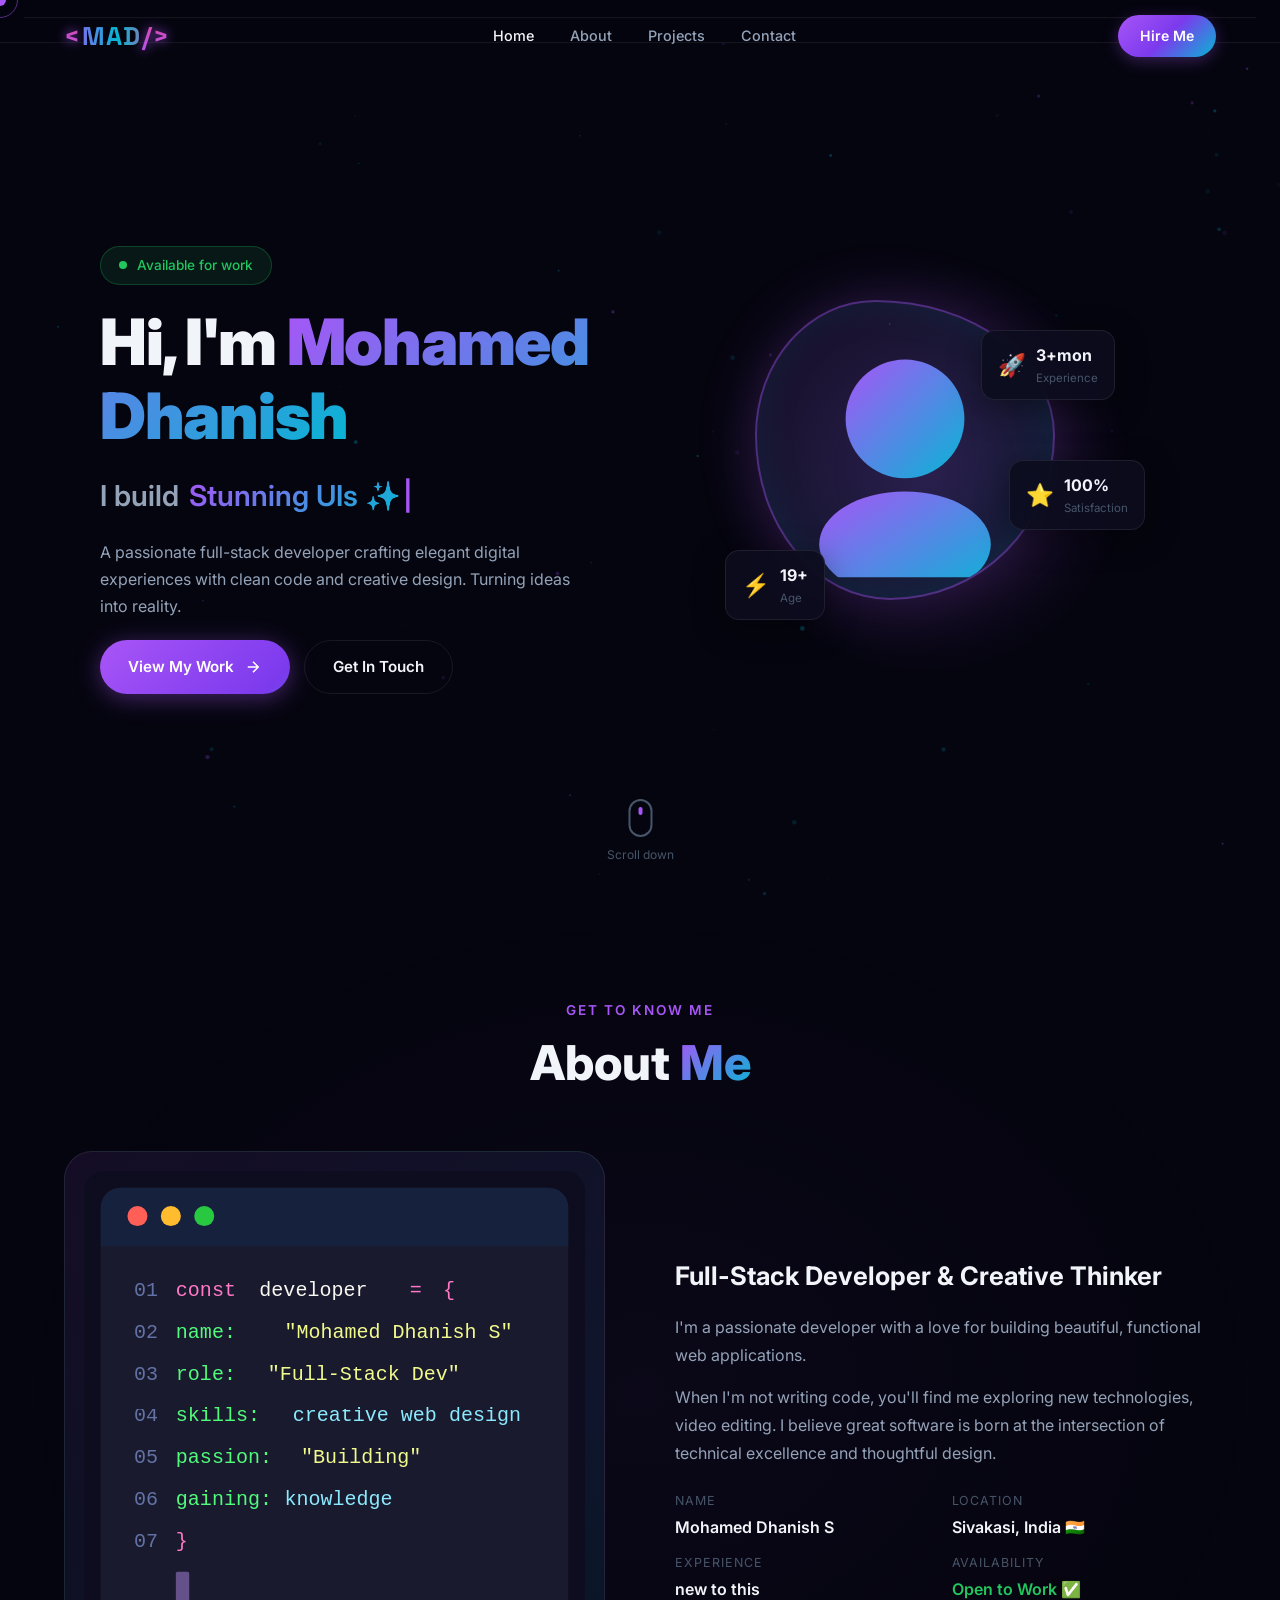
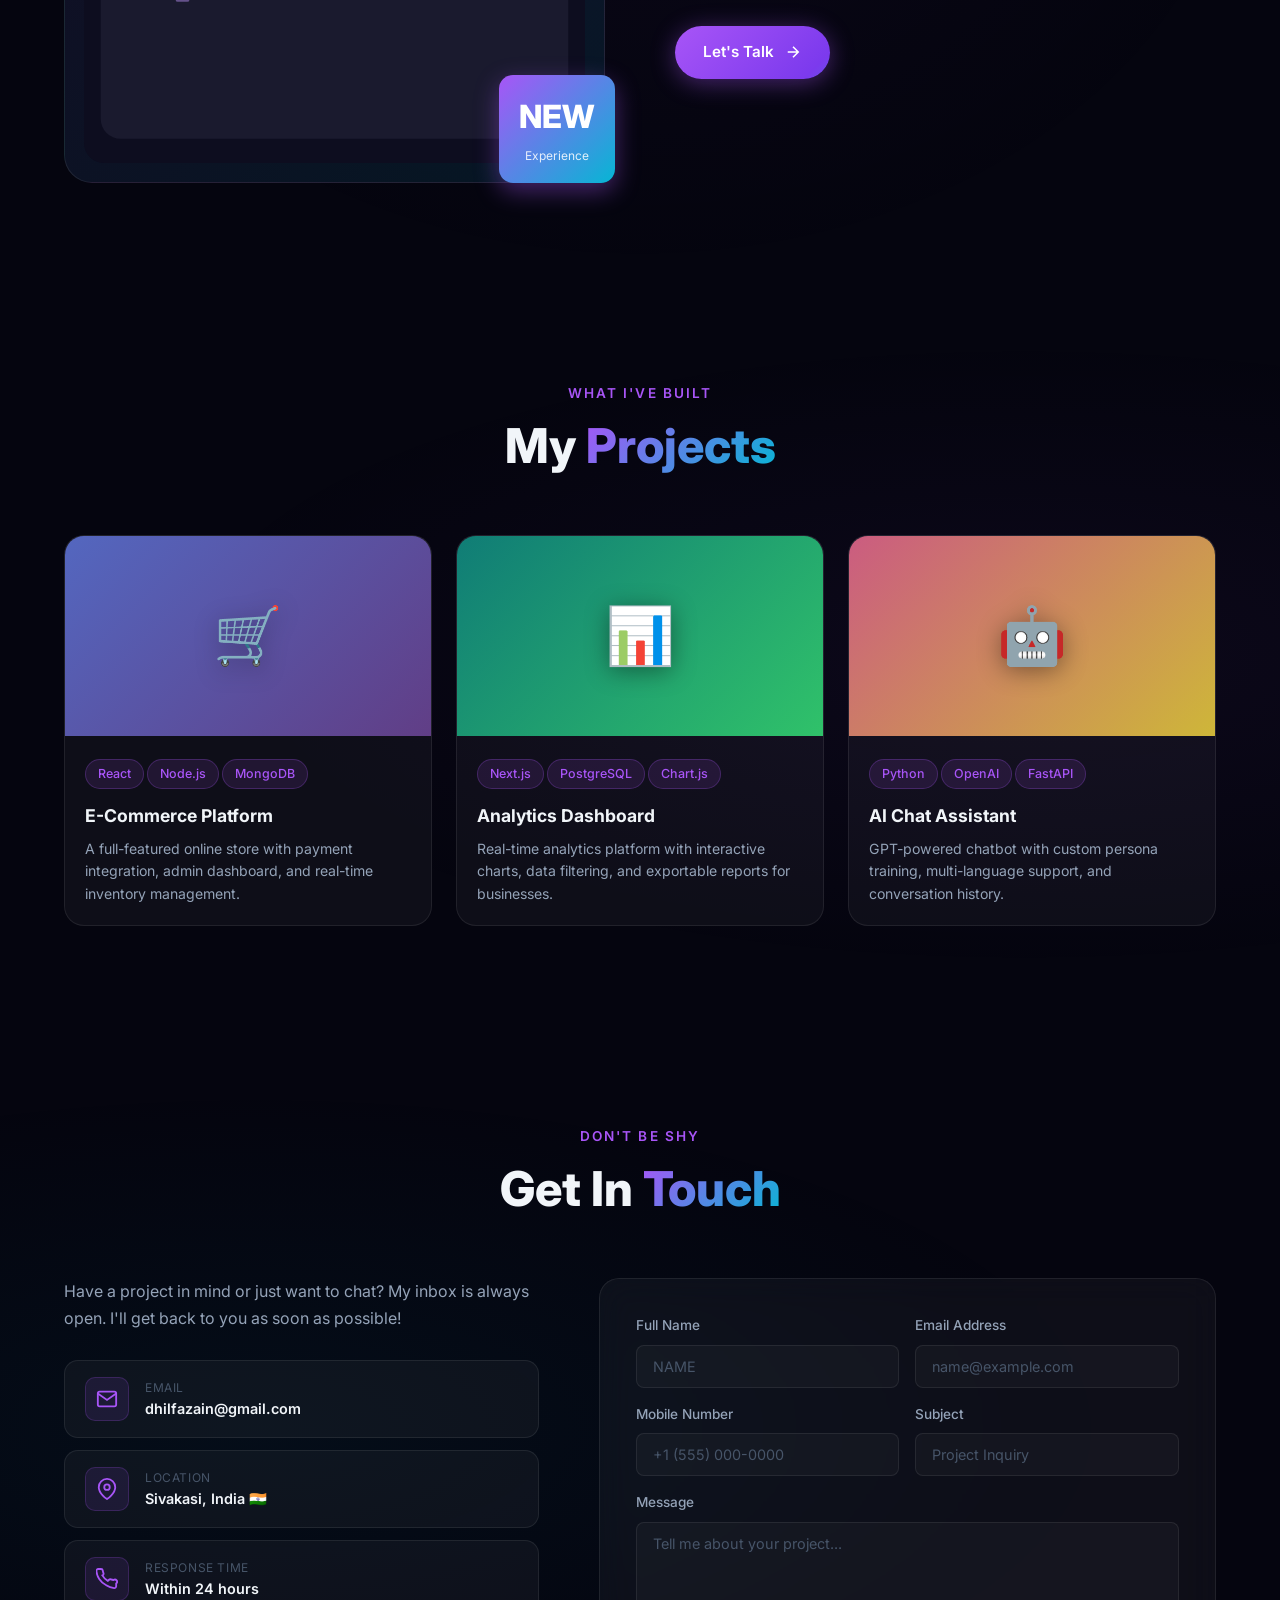
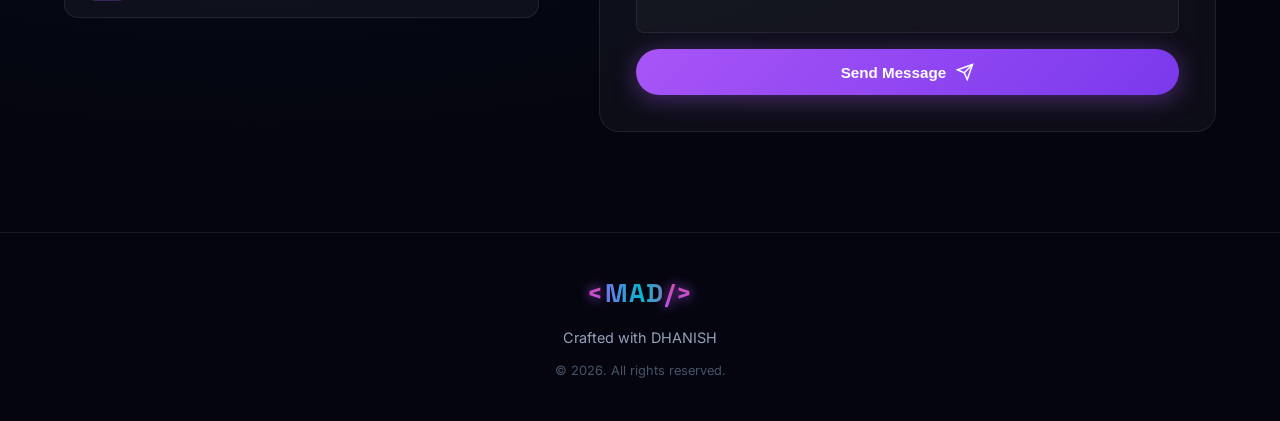
==== public/index.html @ caca747d "Move files to public directory for Vercel deployment" ====
<!DOCTYPE html>
<html lang="en">

<head>
  <meta charset="UTF-8" />
  <meta name="viewport" content="width=device-width, initial-scale=1.0" />
  <meta name="description"
    content="Mohamed S — Full-Stack Developer & Creative Designer. Explore my portfolio of projects, skills, and experience." />
  <title>Mohamed s| Portfolio</title>
  <link rel="preconnect" href="https://fonts.googleapis.com" />
  <link rel="preconnect" href="https://fonts.gstatic.com" crossorigin />
  <link
    href="https://fonts.googleapis.com/css2?family=Inter:wght@300;400;500;600;700;800;900&family=Space+Grotesk:wght@400;500;600;700&display=swap"
    rel="stylesheet" />
  <link rel="stylesheet" href="style.css" />
</head>

<body>

  <!-- Custom Cursor -->
  <div class="cursor" id="cursor"></div>
  <div class="cursor-follower" id="cursor-follower"></div>

  <!-- Particle Canvas -->
  <canvas id="particles-canvas"></canvas>

  <!-- ===== NAVIGATION ===== -->
  <nav class="navbar" id="navbar">
    <div class="nav-container">
      <a href="#home" class="nav-logo" id="nav-logo">
        <span class="logo-bracket">&lt;</span>MAD<span class="logo-bracket">/&gt;</span>
      </a>
      <ul class="nav-links" id="nav-links">
        <li><a href="#home" class="nav-link active" data-section="home">Home</a></li>
        <li><a href="#about" class="nav-link" data-section="about">About</a></li>

        <li><a href="#projects" class="nav-link" data-section="projects">Projects</a></li>

        <li><a href="#contact" class="nav-link" data-section="contact">Contact</a></li>
      </ul>
      <a href="#contact" class="nav-cta" id="nav-cta-btn">Hire Me</a>
      <button class="hamburger" id="hamburger" aria-label="Toggle menu">
        <span></span><span></span><span></span>
      </button>
    </div>
  </nav>

  <!-- Mobile Menu -->
  <div class="mobile-menu" id="mobile-menu">
    <ul>
      <li><a href="#home" class="mobile-link">Home</a></li>
      <li><a href="#about" class="mobile-link">About</a></li>

      <li><a href="#projects" class="mobile-link">Projects</a></li>

      <li><a href="#contact" class="mobile-link">Contact</a></li>
    </ul>
  </div>

  <!-- ===== HERO SECTION ===== -->
  <section class="hero" id="home">
    <div class="hero-content">
      <div class="hero-badge reveal-up">
        <span class="badge-dot"></span>
        Available for work
      </div>
      <h1 class="hero-title reveal-up">
        Hi, I'm <span class="gradient-text">Mohamed Dhanish</span>
      </h1>
      <div class="hero-subtitle reveal-up">
        <span>I build </span>
        <span class="typed-wrapper">
          <span class="typed-text" id="typed"></span>
          <span class="typed-cursor">|</span>
        </span>
      </div>
      <p class="hero-desc reveal-up">
        A passionate full-stack developer crafting elegant digital experiences with clean code and creative design.
        Turning ideas into reality.
      </p>
      <div class="hero-actions reveal-up">
        <a href="#projects" class="btn btn-primary" id="view-work-btn">
          <span>View My Work</span>
          <svg width="18" height="18" viewBox="0 0 24 24" fill="none" stroke="currentColor" stroke-width="2">
            <path d="M5 12h14M12 5l7 7-7 7" />
          </svg>
        </a>
        <a href="#contact" class="btn btn-outline" id="contact-hero-btn">
          <span>Get In Touch</span>
        </a>
      </div>
    </div>
    <div class="hero-visual">
      <div class="hero-avatar-wrapper reveal-right">
        <div class="avatar-glow"></div>
        <div class="hero-avatar" id="hero-avatar">
          <div class="avatar-inner">
            <svg viewBox="0 0 200 200" xmlns="http://www.w3.org/2000/svg" width="220" height="220">
              <circle cx="100" cy="80" r="45" fill="url(#avatarGrad)" />
              <ellipse cx="100" cy="175" rx="65" ry="40" fill="url(#avatarGrad)" />
              <defs>
                <linearGradient id="avatarGrad" x1="0%" y1="0%" x2="100%" y2="100%">
                  <stop offset="0%" style="stop-color:#a855f7" />
                  <stop offset="100%" style="stop-color:#06b6d4" />
                </linearGradient>
              </defs>
            </svg>
          </div>
        </div>
        <!-- Floating badges -->
        <div class="float-badge float-badge-1">
          <span class="fb-icon">⚡</span>
          <div>
            <div class="fb-num">19+</div>
            <div class="fb-label">Age</div>
          </div>
        </div>
        <div class="float-badge float-badge-2">
          <span class="fb-icon">🚀</span>
          <div>
            <div class="fb-num">3+mon</div>
            <div class="fb-label">Experience</div>
          </div>
        </div>
        <div class="float-badge float-badge-3">
          <span class="fb-icon">⭐</span>
          <div>
            <div class="fb-num">100%</div>
            <div class="fb-label">Satisfaction</div>
          </div>
        </div>
      </div>
    </div>
    <div class="scroll-indicator">
      <div class="scroll-mouse">
        <div class="scroll-wheel"></div>
      </div>
      <span>Scroll down</span>
    </div>
  </section>

  <!-- ===== ABOUT SECTION ===== -->
  <section class="about section" id="about">
    <div class="container">
      <div class="section-header">
        <p class="section-label reveal-up">Get to know me</p>
        <h2 class="section-title reveal-up">About <span class="gradient-text">Me</span></h2>
      </div>
      <div class="about-grid">
        <div class="about-image-col reveal-left">
          <div class="about-img-wrapper">
            <div class="about-img-bg"></div>
            <div class="about-img">
              <svg viewBox="0 0 300 350" xmlns="http://www.w3.org/2000/svg" width="100%">
                <!-- Code editor mockup -->
                <rect x="10" y="10" width="280" height="330" rx="12" fill="#1a1a2e" />
                <rect x="10" y="10" width="280" height="35" rx="12" fill="#16213e" />
                <rect x="10" y="35" width="280" height="10" fill="#16213e" />
                <circle cx="32" cy="27" r="6" fill="#ff5f57" />
                <circle cx="52" cy="27" r="6" fill="#febc2e" />
                <circle cx="72" cy="27" r="6" fill="#28c840" />
                <text x="30" y="75" fill="#6272a4" font-family="monospace" font-size="12">01</text>
                <text x="55" y="75" fill="#ff79c6" font-family="monospace" font-size="12">const</text>
                <text x="105" y="75" fill="#f8f8f2" font-family="monospace" font-size="12">developer</text>
                <text x="195" y="75" fill="#ff79c6" font-family="monospace" font-size="12">=</text>
                <text x="215" y="75" fill="#ff79c6" font-family="monospace" font-size="12">{</text>
                <text x="30" y="100" fill="#6272a4" font-family="monospace" font-size="12">02</text>
                <text x="55" y="100" fill="#50fa7b" font-family="monospace" font-size="12"> name:</text>
                <text x="120" y="100" fill="#f1fa8c" font-family="monospace" font-size="12">"Mohamed Dhanish S"</text>
                <text x="30" y="125" fill="#6272a4" font-family="monospace" font-size="12">03</text>
                <text x="55" y="125" fill="#50fa7b" font-family="monospace" font-size="12"> role:</text>
                <text x="110" y="125" fill="#f1fa8c" font-family="monospace" font-size="12">"Full-Stack Dev"</text>
                <text x="30" y="150" fill="#6272a4" font-family="monospace" font-size="12">04</text>
                <text x="55" y="150" fill="#50fa7b" font-family="monospace" font-size="12"> skills:</text>
                <text x="125" y="150" fill="#8be9fd" font-family="monospace" font-size="12">creative web design</text>
                <text x="30" y="175" fill="#6272a4" font-family="monospace" font-size="12">05</text>
                <text x="55" y="175" fill="#50fa7b" font-family="monospace" font-size="12"> passion:</text>
                <text x="130" y="175" fill="#f1fa8c" font-family="monospace" font-size="12">"Building"</text>
                <text x="30" y="200" fill="#6272a4" font-family="monospace" font-size="12">06</text>
                <text x="55" y="200" fill="#50fa7b" font-family="monospace" font-size="12"> gaining:</text>
                <text x="120" y="200" fill="#8be9fd" font-family="monospace" font-size="12">knowledge</text>
                <text x="30" y="225" fill="#6272a4" font-family="monospace" font-size="12">07</text>
                <text x="55" y="225" fill="#ff79c6" font-family="monospace" font-size="12">}</text>
                <rect x="55" y="240" width="8" height="18" rx="1" fill="#bd93f9" opacity="0.8">
                  <animate attributeName="opacity" values="0.8;0;0.8" dur="1s" repeatCount="indefinite" />
                </rect>
              </svg>
            </div>
            <div class="about-exp-badge">
              <span class="exp-num">NEW</span>
              <span class="exp-text">Experience</span>
            </div>
          </div>
        </div>
        <div class="about-text-col reveal-right">
          <h3 class="about-heading">Full-Stack Developer & Creative Thinker</h3>
          <p class="about-desc">
            I'm a passionate developer with a love for building beautiful, functional web applications.
          </p>
          <p class="about-desc">
            When I'm not writing code, you'll find me exploring new technologies, video editing. I believe great
            software is born at the intersection of technical excellence and
            thoughtful design.
          </p>
          <div class="about-info-grid">
            <div class="info-item">
              <span class="info-label">Name</span>
              <span class="info-value">Mohamed Dhanish S</span>
            </div>
            <div class="info-item">
              <span class="info-label">Location</span>
              <span class="info-value">Sivakasi, India 🇮🇳</span>
            </div>
            <div class="info-item">
              <span class="info-label">Experience</span>
              <span class="info-value">new to this</span>
            </div>
            <div class="info-item">
              <span class="info-label">Availability</span>
              <span class="info-value available">Open to Work ✅</span>
            </div>
          </div>

          <a href="#contact" class="btn btn-primary" id="about-contact-btn">
            <span>Let's Talk</span>
            <svg width="18" height="18" viewBox="0 0 24 24" fill="none" stroke="currentColor" stroke-width="2">
              <path d="M5 12h14M12 5l7 7-7 7" />
            </svg>
          </a>
        </div>
      </div>
      </di </div>
    </div>
    </div>
    </div>
  </section>

  <!-- ===== PROJECTS SECTION ===== -->
  <section class="projects section" id="projects">
    <div class="container">
      <div class="section-header">
        <p class="section-label reveal-up">What I've built</p>
        <h2 class="section-title reveal-up">My <span class="gradient-text">Projects</span></h2>
      </div>

      <div class="projects-grid" id="projects-grid">
        <div class="project-card reveal-up" data-category="web" id="proj-1">
          <div class="project-img">
            <div class="project-img-bg" style="background: linear-gradient(135deg, #667eea, #764ba2);"></div>
            <div class="project-overlay">
              <a href="#" class="project-link-btn" aria-label="View Project">
                <svg width="20" height="20" viewBox="0 0 24 24" fill="none" stroke="currentColor" stroke-width="2">
                  <path d="M18 13v6a2 2 0 01-2 2H5a2 2 0 01-2-2V8a2 2 0 012-2h6" />
                  <polyline points="15 3 21 3 21 9" />
                  <line x1="10" y1="14" x2="21" y2="3" />
                </svg>
              </a>
              <a href="#" class="project-link-btn" aria-label="GitHub">
                <svg width="20" height="20" viewBox="0 0 24 24" fill="currentColor">
                  <path
                    d="M12 0C5.37 0 0 5.37 0 12c0 5.31 3.435 9.795 8.205 11.385.6.105.825-.255.825-.57 0-.285-.015-1.23-.015-2.235-3.015.555-3.795-.735-4.035-1.41-.135-.345-.72-1.41-1.23-1.695-.42-.225-1.02-.78-.015-.795.945-.015 1.62.87 1.845 1.23 1.08 1.815 2.805 1.305 3.495.99.105-.78.42-1.305.765-1.605-2.67-.3-5.46-1.335-5.46-5.925 0-1.305.465-2.385 1.23-3.225-.12-.3-.54-1.53.12-3.18 0 0 1.005-.315 3.3 1.23.96-.27 1.98-.405 3-.405s2.04.135 3 .405c2.295-1.56 3.3-1.23 3.3-1.23.66 1.65.24 2.88.12 3.18.765.84 1.23 1.905 1.23 3.225 0 4.605-2.805 5.625-5.475 5.925.435.375.81 1.095.81 2.22 0 1.605-.015 2.895-.015 3.3 0 .315.225.69.825.57A12.02 12.02 0 0024 12c0-6.63-5.37-12-12-12z" />
                </svg>
              </a>
            </div>
            <div class="project-icon-display">🛒</div>
          </div>
          <div class="project-info">
            <div class="project-tags">
              <span class="tag">React</span><span class="tag">Node.js</span><span class="tag">MongoDB</span>
            </div>
            <h3 class="project-title">E-Commerce Platform</h3>
            <p class="project-desc">A full-featured online store with payment integration, admin dashboard, and
              real-time inventory management.</p>
          </div>
        </div>

        <div class="project-card reveal-up" data-category="web" id="proj-2">
          <div class="project-img">
            <div class="project-img-bg" style="background: linear-gradient(135deg, #11998e, #38ef7d);"></div>
            <div class="project-overlay">
              <a href="#" class="project-link-btn" aria-label="View Project">
                <svg width="20" height="20" viewBox="0 0 24 24" fill="none" stroke="currentColor" stroke-width="2">
                  <path d="M18 13v6a2 2 0 01-2 2H5a2 2 0 01-2-2V8a2 2 0 012-2h6" />
                  <polyline points="15 3 21 3 21 9" />
                  <line x1="10" y1="14" x2="21" y2="3" />
                </svg>
              </a>
              <a href="#" class="project-link-btn" aria-label="GitHub">
                <svg width="20" height="20" viewBox="0 0 24 24" fill="currentColor">
                  <path
                    d="M12 0C5.37 0 0 5.37 0 12c0 5.31 3.435 9.795 8.205 11.385.6.105.825-.255.825-.57 0-.285-.015-1.23-.015-2.235-3.015.555-3.795-.735-4.035-1.41-.135-.345-.72-1.41-1.23-1.695-.42-.225-1.02-.78-.015-.795.945-.015 1.62.87 1.845 1.23 1.08 1.815 2.805 1.305 3.495.99.105-.78.42-1.305.765-1.605-2.67-.3-5.46-1.335-5.46-5.925 0-1.305.465-2.385 1.23-3.225-.12-.3-.54-1.53.12-3.18 0 0 1.005-.315 3.3 1.23.96-.27 1.98-.405 3-.405s2.04.135 3 .405c2.295-1.56 3.3-1.23 3.3-1.23.66 1.65.24 2.88.12 3.18.765.84 1.23 1.905 1.23 3.225 0 4.605-2.805 5.625-5.475 5.925.435.375.81 1.095.81 2.22 0 1.605-.015 2.895-.015 3.3 0 .315.225.69.825.57A12.02 12.02 0 0024 12c0-6.63-5.37-12-12-12z" />
                </svg>
              </a>
            </div>
            <div class="project-icon-display">📊</div>
          </div>
          <div class="project-info">
            <div class="project-tags">
              <span class="tag">Next.js</span><span class="tag">PostgreSQL</span><span class="tag">Chart.js</span>
            </div>
            <h3 class="project-title">Analytics Dashboard</h3>
            <p class="project-desc">Real-time analytics platform with interactive charts, data filtering, and exportable
              reports for businesses.</p>
          </div>
        </div>





        <div class="project-card reveal-up" data-category="web" id="proj-5">
          <div class="project-img">
            <div class="project-img-bg" style="background: linear-gradient(135deg, #fa709a, #fee140);"></div>
            <div class="project-overlay">
              <a href="#" class="project-link-btn" aria-label="View Project">
                <svg width="20" height="20" viewBox="0 0 24 24" fill="none" stroke="currentColor" stroke-width="2">
                  <path d="M18 13v6a2 2 0 01-2 2H5a2 2 0 01-2-2V8a2 2 0 012-2h6" />
                  <polyline points="15 3 21 3 21 9" />
                  <line x1="10" y1="14" x2="21" y2="3" />
                </svg>
              </a>
              <a href="#" class="project-link-btn" aria-label="GitHub">
                <svg width="20" height="20" viewBox="0 0 24 24" fill="currentColor">
                  <path
                    d="M12 0C5.37 0 0 5.37 0 12c0 5.31 3.435 9.795 8.205 11.385.6.105.825-.255.825-.57 0-.285-.015-1.23-.015-2.235-3.015.555-3.795-.735-4.035-1.41-.135-.345-.72-1.41-1.23-1.695-.42-.225-1.02-.78-.015-.795.945-.015 1.62.87 1.845 1.23 1.08 1.815 2.805 1.305 3.495.99.105-.78.42-1.305.765-1.605-2.67-.3-5.46-1.335-5.46-5.925 0-1.305.465-2.385 1.23-3.225-.12-.3-.54-1.53.12-3.18 0 0 1.005-.315 3.3 1.23.96-.27 1.98-.405 3-.405s2.04.135 3 .405c2.295-1.56 3.3-1.23 3.3-1.23.66 1.65.24 2.88.12 3.18.765.84 1.23 1.905 1.23 3.225 0 4.605-2.805 5.625-5.475 5.925.435.375.81 1.095.81 2.22 0 1.605-.015 2.895-.015 3.3 0 .315.225.69.825.57A12.02 12.02 0 0024 12c0-6.63-5.37-12-12-12z" />
                </svg>
              </a>
            </div>
            <div class="project-icon-display">🤖</div>
          </div>
          <div class="project-info">
            <div class="project-tags">
              <span class="tag">Python</span><span class="tag">OpenAI</span><span class="tag">FastAPI</span>
            </div>
            <h3 class="project-title">AI Chat Assistant</h3>
            <p class="project-desc">GPT-powered chatbot with custom persona training, multi-language support, and
              conversation history.</p>
          </div>
        </div>


      </div>
    </div>
  </section>


  <!-- ===== CONTACT SECTION ===== -->
  <section class="contact section" id="contact">
    <div class="container">
      <div class="section-header">
        <p class="section-label reveal-up">Don't be shy</p>
        <h2 class="section-title reveal-up">Get In <span class="gradient-text">Touch</span></h2>
      </div>
      <div class="contact-grid">
        <div class="contact-info reveal-left">
          <p class="contact-intro">Have a project in mind or just want to chat? My inbox is always open. I'll get back
            to you as soon as possible!</p>
          <div class="contact-cards">
            <div class="contact-card" id="contact-email-card">
              <div class="cc-icon">
                <svg width="22" height="22" viewBox="0 0 24 24" fill="none" stroke="currentColor" stroke-width="2">
                  <path d="M4 4h16c1.1 0 2 .9 2 2v12c0 1.1-.9 2-2 2H4c-1.1 0-2-.9-2-2V6c0-1.1.9-2 2-2z" />
                  <polyline points="22,6 12,13 2,6" />
                </svg>
              </div>
              <div>
                <div class="cc-label">Email</div>
                <div class="cc-value">dhilfazain@gmail.com</div>
              </div>
            </div>
            <div class="contact-card" id="contact-location-card">
              <div class="cc-icon">
                <svg width="22" height="22" viewBox="0 0 24 24" fill="none" stroke="currentColor" stroke-width="2">
                  <path d="M21 10c0 7-9 13-9 13s-9-6-9-13a9 9 0 0118 0z" />
                  <circle cx="12" cy="10" r="3" />
                </svg>
              </div>
              <div>
                <div class="cc-label">Location</div>
                <div class="cc-value">Sivakasi, India 🇮🇳</div>
              </div>
            </div>
            <div class="contact-card" id="contact-phone-card">
              <div class="cc-icon">
                <svg width="22" height="22" viewBox="0 0 24 24" fill="none" stroke="currentColor" stroke-width="2">
                  <path
                    d="M22 16.92v3a2 2 0 01-2.18 2 19.79 19.79 0 01-8.63-3.07A19.5 19.5 0 013.52 12 19.79 19.79 0 01.43 3.24a2 2 0 012-2.18h3a2 2 0 012 1.72c.127.96.361 1.903.7 2.81a2 2 0 01-.45 2.11L6.91 8.09a16 16 0 006 6l1.27-1.27a2 2 0 012.11-.45c.907.339 1.85.573 2.81.7A2 2 0 0122 16.92z" />
                </svg>
              </div>
              <div>
                <div class="cc-label">Response Time</div>
                <div class="cc-value">Within 24 hours</div>
              </div>
            </div>
          </div>

        </div>
        <div class="contact-form-wrapper reveal-right">
          <form class="contact-form glass-card" id="contact-form" novalidate>
            <div class="form-row">
              <div class="form-group">
                <label for="cf-name">Full Name</label>
                <input type="text" id="cf-name" name="name" placeholder="NAME" required />
              </div>
              <div class="form-group">
                <label for="cf-email">Email Address</label>
                <input type="email" id="cf-email" name="email" placeholder="name@example.com" required />
              </div>
            </div>
            <div class="form-row">
              <div class="form-group">
                <label for="cf-phone">Mobile Number</label>
                <input type="tel" id="cf-phone" name="phone" placeholder="+1 (555) 000-0000" />
              </div>
              <div class="form-group">
                <label for="cf-subject">Subject</label>
                <input type="text" id="cf-subject" name="subject" placeholder="Project Inquiry" />
              </div>
            </div>
            <div class="form-group">
              <label for="cf-message">Message</label>
              <textarea id="cf-message" name="message" rows="5" placeholder="Tell me about your project..."
                required></textarea>
            </div>
            <button type="submit" class="btn btn-primary btn-full" id="form-submit-btn">
              <span>Send Message</span>
              <svg width="18" height="18" viewBox="0 0 24 24" fill="none" stroke="currentColor" stroke-width="2">
                <line x1="22" y1="2" x2="11" y2="13" />
                <polygon points="22 2 15 22 11 13 2 9 22 2" />
              </svg>
            </button>
            <div class="form-success" id="form-success">
              <span>✅ Message sent successfully! I'll get back to you soon.</span>
            </div>
          </form>
        </div>
      </div>
    </div>
  </section>

  <!-- ===== FOOTER ===== -->
  <footer class="footer">
    <div class="container">
      <div class="footer-content">
        <a href="#home" class="nav-logo">
          <span class="logo-bracket">&lt;</span>MAD<span class="logo-bracket">/&gt;</span>
        </a>
        <p class="footer-text">Crafted with DHANISH</p>
        <p class="footer-copy">© 2026. All rights reserved.</p>
      </div>
    </div>
  </footer>

  <!-- Back to top -->
  <button class="back-to-top" id="back-to-top" aria-label="Back to top">
    <svg width="20" height="20" viewBox="0 0 24 24" fill="none" stroke="currentColor" stroke-width="2.5">
      <path d="M18 15l-6-6-6 6" />
    </svg>
  </button>

  <script src="script.js"></script>
</body>

</html>
---- public/style.css ----
/* ===== CSS RESET & ROOT VARIABLES ===== */
*, *::before, *::after {
  margin: 0;
  padding: 0;
  box-sizing: border-box;
}

:root {
  --bg-primary: #05050f;
  --bg-secondary: #0d0d1f;
  --bg-card: rgba(255, 255, 255, 0.04);
  --bg-card-hover: rgba(255, 255, 255, 0.07);

  --accent-purple: #a855f7;
  --accent-cyan: #06b6d4;
  --accent-pink: #ec4899;

  --grad-primary: linear-gradient(135deg, #a855f7, #06b6d4);
  --grad-btn: linear-gradient(135deg, #a855f7 0%, #7c3aed 50%, #06b6d4 100%);

  --text-primary: #f1f5f9;
  --text-secondary: #94a3b8;
  --text-muted: #475569;

  --border-color: rgba(255, 255, 255, 0.08);
  --border-glow: rgba(168, 85, 247, 0.3);

  --shadow-glow: 0 0 60px rgba(168, 85, 247, 0.15);
  --shadow-card: 0 8px 32px rgba(0, 0, 0, 0.4);

  --nav-height: 72px;
  --section-pad: 100px;
  --container-max: 1200px;

  --transition: 0.3s cubic-bezier(0.4, 0, 0.2, 1);
  --transition-slow: 0.6s cubic-bezier(0.4, 0, 0.2, 1);

  --radius-sm: 8px;
  --radius-md: 14px;
  --radius-lg: 20px;
  --radius-xl: 28px;
}

html {
  scroll-behavior: smooth;
  scroll-padding-top: var(--nav-height);
}

body {
  font-family: 'Inter', 'Space Grotesk', -apple-system, sans-serif;
  background: var(--bg-primary);
  color: var(--text-primary);
  line-height: 1.6;
  overflow-x: hidden;
  cursor: none;
}

/* ===== SCROLLBAR ===== */
::-webkit-scrollbar { width: 6px; }
::-webkit-scrollbar-track { background: var(--bg-primary); }
::-webkit-scrollbar-thumb { background: var(--accent-purple); border-radius: 3px; }

/* ===== PARTICLES CANVAS ===== */
#particles-canvas {
  position: fixed;
  top: 0; left: 0;
  width: 100%; height: 100%;
  pointer-events: none;
  z-index: 0;
  opacity: 0.5;
}

/* ===== CUSTOM CURSOR ===== */
.cursor {
  width: 12px; height: 12px;
  background: var(--accent-purple);
  border-radius: 50%;
  position: fixed;
  pointer-events: none;
  z-index: 9999;
  transform: translate(-50%, -50%);
  transition: width 0.2s, height 0.2s, background 0.2s;
  mix-blend-mode: screen;
}
.cursor-follower {
  width: 36px; height: 36px;
  border: 1.5px solid rgba(168, 85, 247, 0.5);
  border-radius: 50%;
  position: fixed;
  pointer-events: none;
  z-index: 9998;
  transform: translate(-50%, -50%);
  transition: transform 0.12s ease, width 0.3s, height 0.3s, border-color 0.3s;
}
body:has(a:hover, button:hover) .cursor { width: 20px; height: 20px; background: var(--accent-cyan); }
body:has(a:hover, button:hover) .cursor-follower { width: 52px; height: 52px; border-color: var(--accent-cyan); }

/* ===== UTILITY CLASSES ===== */
.container {
  max-width: var(--container-max);
  margin: 0 auto;
  padding: 0 24px;
}

.gradient-text {
  background: var(--grad-primary);
  -webkit-background-clip: text;
  -webkit-text-fill-color: transparent;
  background-clip: text;
}

.glass-card {
  background: var(--bg-card);
  backdrop-filter: blur(16px);
  -webkit-backdrop-filter: blur(16px);
  border: 1px solid var(--border-color);
  border-radius: var(--radius-lg);
}

.section {
  padding: var(--section-pad) 0;
  position: relative;
  z-index: 1;
}

.section-header {
  text-align: center;
  margin-bottom: 60px;
}

.section-label {
  font-size: 0.85rem;
  font-weight: 600;
  letter-spacing: 0.15em;
  text-transform: uppercase;
  color: var(--accent-purple);
  margin-bottom: 12px;
}

.section-title {
  font-size: clamp(2rem, 4vw, 3rem);
  font-weight: 800;
  line-height: 1.2;
  color: var(--text-primary);
}

/* ===== BUTTONS ===== */
.btn {
  display: inline-flex;
  align-items: center;
  gap: 10px;
  padding: 14px 28px;
  border-radius: 50px;
  font-size: 0.95rem;
  font-weight: 600;
  text-decoration: none;
  border: none;
  cursor: pointer;
  transition: var(--transition);
  position: relative;
  overflow: hidden;
}

.btn::after {
  content: '';
  position: absolute;
  inset: 0;
  background: rgba(255,255,255,0.1);
  opacity: 0;
  transition: opacity 0.2s;
}
.btn:hover::after { opacity: 1; }

.btn-primary {
  background: var(--grad-btn);
  background-size: 200% 100%;
  color: #fff;
  box-shadow: 0 4px 24px rgba(168, 85, 247, 0.4);
}
.btn-primary:hover {
  transform: translateY(-2px);
  box-shadow: 0 8px 32px rgba(168, 85, 247, 0.55);
  background-position: 100% 0;
}

.btn-outline {
  background: transparent;
  color: var(--text-primary);
  border: 1.5px solid var(--border-color);
}
.btn-outline:hover {
  border-color: var(--accent-purple);
  color: var(--accent-purple);
  transform: translateY(-2px);
  box-shadow: 0 0 20px rgba(168, 85, 247, 0.2);
}

.btn-full { width: 100%; justify-content: center; }

/* Tags */
.tag {
  display: inline-block;
  padding: 4px 12px;
  background: rgba(168, 85, 247, 0.12);
  border: 1px solid rgba(168, 85, 247, 0.25);
  border-radius: 20px;
  font-size: 0.78rem;
  font-weight: 500;
  color: var(--accent-purple);
  margin: 3px 3px 3px 0;
}

/* ===== REVEAL ANIMATIONS ===== */
.reveal-up, .reveal-left, .reveal-right {
  opacity: 0;
  transition: opacity 0.7s ease, transform 0.7s ease;
}
.reveal-up { transform: translateY(40px); }
.reveal-left { transform: translateX(-40px); }
.reveal-right { transform: translateX(40px); }
.reveal-up.visible, .reveal-left.visible, .reveal-right.visible {
  opacity: 1;
  transform: translate(0);
}

/* ===== NAVIGATION ===== */
.navbar {
  position: fixed;
  top: 0; left: 0; right: 0;
  height: var(--nav-height);
  z-index: 1000;
  transition: var(--transition);
}

.navbar.scrolled {
  background: rgba(5, 5, 15, 0.85);
  backdrop-filter: blur(20px);
  -webkit-backdrop-filter: blur(20px);
  box-shadow: 0 4px 24px rgba(0,0,0,0.3);
}

.nav-container {
  max-width: var(--container-max);
  margin: 0 auto;
  padding: 0 24px;
  height: 100%;
  display: flex;
  align-items: center;
  justify-content: space-between;
  gap: 24px;
}

/* ===== MAD LOGO ===== */
@keyframes logoShimmer {
  0%   { background-position: -200% center; }
  100% { background-position:  200% center; }
}
@keyframes bracketPulse {
  0%, 100% { text-shadow: 0 0 8px #a855f7, 0 0 20px #a855f7; opacity: 1; }
  50%       { text-shadow: 0 0 24px #ec4899, 0 0 60px #ec4899, 0 0 100px #7c3aed; opacity: 0.75; }
}
@keyframes logoFloat {
  0%, 100% { transform: translateY(0px); }
  50%       { transform: translateY(-3px); }
}

.nav-logo {
  font-family: 'Space Grotesk', sans-serif;
  font-size: 1.6rem;
  font-weight: 900;
  text-decoration: none;
  letter-spacing: 0.04em;
  position: relative;
  display: inline-flex;
  align-items: center;
  gap: 1px;

  /* Animated gradient on the text */
  background: linear-gradient(
    90deg,
    #a855f7 0%,
    #06b6d4 25%,
    #ec4899 50%,
    #a855f7 75%,
    #06b6d4 100%
  );
  background-size: 200% auto;
  -webkit-background-clip: text;
  -webkit-text-fill-color: transparent;
  background-clip: text;
  animation: logoShimmer 3s linear infinite, logoFloat 4s ease-in-out infinite;

  transition: filter 0.3s ease, transform 0.3s ease;
}

.nav-logo:hover {
  filter: drop-shadow(0 0 12px #a855f7) drop-shadow(0 0 30px #06b6d4);
  transform: scale(1.08) translateY(-2px);
  animation-play-state: paused;
}

/* Outer electric underline bar */
.nav-logo::after {
  content: '';
  position: absolute;
  bottom: -4px;
  left: 0;
  width: 100%;
  height: 2px;
  background: linear-gradient(90deg, #a855f7, #06b6d4, #ec4899);
  border-radius: 2px;
  box-shadow: 0 0 8px #a855f7, 0 0 16px #06b6d4;
  transform: scaleX(0);
  transform-origin: left;
  transition: transform 0.35s cubic-bezier(0.4, 0, 0.2, 1);
}
.nav-logo:hover::after {
  transform: scaleX(1);
}

.logo-bracket {
  display: inline-block;
  /* Keep brackets visible in gradient context */
  background: linear-gradient(180deg, #ec4899, #a855f7);
  -webkit-background-clip: text;
  -webkit-text-fill-color: transparent;
  background-clip: text;
  animation: bracketPulse 2s ease-in-out infinite, logoFloat 4s ease-in-out infinite;
  filter: drop-shadow(0 0 6px #a855f7);
}

.nav-links {
  display: flex;
  list-style: none;
  gap: 8px;
}

.nav-link {
  color: var(--text-secondary);
  text-decoration: none;
  font-size: 0.9rem;
  font-weight: 500;
  padding: 8px 14px;
  border-radius: 8px;
  transition: var(--transition);
  position: relative;
}
.nav-link:hover, .nav-link.active {
  color: var(--text-primary);
}

.nav-cta {
  padding: 10px 22px;
  background: var(--grad-btn);
  color: #fff;
  border-radius: 50px;
  text-decoration: none;
  font-size: 0.88rem;
  font-weight: 600;
  transition: var(--transition);
  box-shadow: 0 4px 16px rgba(168, 85, 247, 0.3);
  white-space: nowrap;
}
.nav-cta:hover {
  transform: translateY(-2px);
  box-shadow: 0 8px 24px rgba(168, 85, 247, 0.5);
}

.hamburger {
  display: none;
  flex-direction: column;
  gap: 5px;
  background: none;
  border: none;
  cursor: pointer;
  padding: 4px;
}
.hamburger span {
  display: block;
  width: 24px; height: 2px;
  background: var(--text-primary);
  border-radius: 2px;
  transition: var(--transition);
}
.hamburger.open span:nth-child(1) { transform: translateY(7px) rotate(45deg); }
.hamburger.open span:nth-child(2) { opacity: 0; }
.hamburger.open span:nth-child(3) { transform: translateY(-7px) rotate(-45deg); }

/* Mobile Menu */
.mobile-menu {
  position: fixed;
  top: var(--nav-height);
  left: 0; right: 0;
  background: rgba(5, 5, 15, 0.97);
  backdrop-filter: blur(20px);
  padding: 24px;
  z-index: 999;
  transform: translateY(-110%);
  transition: transform 0.4s cubic-bezier(0.4,0,0.2,1);
  border-bottom: 1px solid var(--border-color);
}
.mobile-menu.open { transform: translateY(0); }
.mobile-menu ul { list-style: none; }
.mobile-link {
  display: block;
  padding: 16px 0;
  color: var(--text-primary);
  text-decoration: none;
  font-size: 1.1rem;
  font-weight: 500;
  border-bottom: 1px solid var(--border-color);
  transition: var(--transition);
}
.mobile-link:hover { color: var(--accent-purple); padding-left: 8px; }

/* ===== HERO SECTION ===== */
.hero {
  min-height: 100vh;
  display: grid;
  grid-template-columns: 1fr 1fr;
  align-items: center;
  gap: 60px;
  padding: 100px 60px 60px;
  max-width: var(--container-max);
  margin: 0 auto;
  position: relative;
  z-index: 1;
}

.hero-content { display: flex; flex-direction: column; gap: 20px; }

.hero-badge {
  display: inline-flex;
  align-items: center;
  gap: 10px;
  padding: 8px 18px;
  background: rgba(34, 197, 94, 0.1);
  border: 1px solid rgba(34, 197, 94, 0.25);
  border-radius: 50px;
  font-size: 0.85rem;
  font-weight: 500;
  color: #22c55e;
  width: fit-content;
}

.badge-dot {
  width: 8px; height: 8px;
  background: #22c55e;
  border-radius: 50%;
  box-shadow: 0 0 0 0 rgba(34,197,94,0.4);
  animation: ping 1.5s infinite;
}

@keyframes ping {
  0%, 100% { box-shadow: 0 0 0 0 rgba(34,197,94,0.4); }
  50% { box-shadow: 0 0 0 8px rgba(34,197,94,0); }
}

.hero-title {
  font-size: clamp(2.4rem, 5vw, 4rem);
  font-weight: 900;
  line-height: 1.15;
  letter-spacing: -0.02em;
}

.hero-subtitle {
  font-size: clamp(1.3rem, 2.5vw, 1.8rem);
  font-weight: 600;
  color: var(--text-secondary);
  display: flex;
  align-items: center;
  gap: 10px;
  flex-wrap: wrap;
}

.typed-wrapper {
  display: inline-flex;
  align-items: center;
  gap: 2px;
}

.typed-text {
  background: var(--grad-primary);
  -webkit-background-clip: text;
  -webkit-text-fill-color: transparent;
  background-clip: text;
  min-width: 1px;
}

.typed-cursor {
  color: var(--accent-purple);
  animation: blink 0.8s infinite;
  -webkit-text-fill-color: var(--accent-purple);
}
@keyframes blink { 0%,100% { opacity:1; } 50% { opacity:0; } }

.hero-desc {
  font-size: 1rem;
  color: var(--text-secondary);
  line-height: 1.7;
  max-width: 500px;
}

.hero-actions {
  display: flex;
  gap: 14px;
  flex-wrap: wrap;
}

.hero-socials {
  display: flex;
  gap: 12px;
  margin-top: 8px;
}

.social-link {
  width: 44px; height: 44px;
  display: grid;
  place-items: center;
  border-radius: 50%;
  border: 1px solid var(--border-color);
  color: var(--text-secondary);
  text-decoration: none;
  transition: var(--transition);
}
.social-link svg { width: 18px; height: 18px; }
.social-link:hover {
  border-color: var(--accent-purple);
  color: var(--accent-purple);
  transform: translateY(-3px);
  box-shadow: 0 8px 20px rgba(168, 85, 247, 0.25);
}

/* Hero Visual */
.hero-visual {
  display: flex;
  justify-content: center;
  align-items: center;
}

.hero-avatar-wrapper {
  position: relative;
  width: 340px;
  height: 340px;
}

.avatar-glow {
  position: absolute;
  inset: -40px;
  background: radial-gradient(circle, rgba(168,85,247,0.2) 0%, transparent 70%);
  border-radius: 50%;
  animation: glow-pulse 3s ease-in-out infinite;
}
@keyframes glow-pulse {
  0%, 100% { transform: scale(1); opacity: 0.7; }
  50% { transform: scale(1.1); opacity: 1; }
}

.hero-avatar {
  width: 300px;
  height: 300px;
  border-radius: 40% 60% 55% 45% / 45% 45% 55% 55%;
  overflow: hidden;
  border: 2px solid rgba(168, 85, 247, 0.4);
  box-shadow: 0 0 60px rgba(168, 85, 247, 0.2), inset 0 0 40px rgba(6, 182, 212, 0.1);
  display: grid;
  place-items: center;
  background: linear-gradient(135deg, rgba(168,85,247,0.1), rgba(6,182,212,0.1));
  animation: morph 8s ease-in-out infinite;
}
@keyframes morph {
  0%, 100% { border-radius: 40% 60% 55% 45% / 45% 45% 55% 55%; }
  25% { border-radius: 60% 40% 45% 55% / 55% 55% 45% 45%; }
  50% { border-radius: 45% 55% 60% 40% / 40% 60% 45% 55%; }
  75% { border-radius: 55% 45% 40% 60% / 60% 40% 55% 45%; }
}

.avatar-inner { transform: scale(1.2); }

/* Floating Badges */
.float-badge {
  position: absolute;
  display: flex;
  align-items: center;
  gap: 10px;
  padding: 12px 16px;
  background: rgba(13, 13, 31, 0.9);
  backdrop-filter: blur(12px);
  border: 1px solid var(--border-color);
  border-radius: var(--radius-md);
  box-shadow: var(--shadow-card);
  white-space: nowrap;
}
.fb-icon { font-size: 1.4rem; }
.fb-num { font-size: 1rem; font-weight: 700; color: var(--text-primary); }
.fb-label { font-size: 0.72rem; color: var(--text-muted); }
.float-badge-1 { bottom: 20px; left: -30px; animation: float1 4s ease-in-out infinite; }
.float-badge-2 { top: 30px; right: -20px; animation: float2 4.5s ease-in-out infinite; }
.float-badge-3 { top: 160px; right: -50px; animation: float1 5s ease-in-out infinite; }

@keyframes float1 {
  0%, 100% { transform: translateY(0); }
  50% { transform: translateY(-10px); }
}
@keyframes float2 {
  0%, 100% { transform: translateY(0); }
  50% { transform: translateY(12px); }
}

/* Scroll Indicator */
.scroll-indicator {
  position: absolute;
  bottom: 36px;
  left: 50%;
  transform: translateX(-50%);
  display: flex;
  flex-direction: column;
  align-items: center;
  gap: 8px;
  color: var(--text-muted);
  font-size: 0.75rem;
  animation: scroll-bounce 2s ease-in-out infinite;
}
@keyframes scroll-bounce {
  0%, 100% { transform: translateX(-50%) translateY(0); }
  50% { transform: translateX(-50%) translateY(-6px); }
}
.scroll-mouse {
  width: 24px; height: 38px;
  border: 2px solid var(--text-muted);
  border-radius: 12px;
  display: grid;
  place-items: start center;
  padding-top: 6px;
}
.scroll-wheel {
  width: 4px; height: 8px;
  background: var(--accent-purple);
  border-radius: 2px;
  animation: scroll-wheel 2s ease-in-out infinite;
}
@keyframes scroll-wheel {
  0% { opacity: 1; transform: translateY(0); }
  100% { opacity: 0; transform: translateY(10px); }
}

/* ===== ABOUT SECTION ===== */
.about { background: radial-gradient(ellipse at center, rgba(168,85,247,0.04) 0%, transparent 70%); }

.about-grid {
  display: grid;
  grid-template-columns: 1fr 1fr;
  gap: 70px;
  align-items: center;
}

.about-img-wrapper {
  position: relative;
  padding: 20px;
}

.about-img-bg {
  position: absolute;
  inset: 0;
  background: linear-gradient(135deg, rgba(168,85,247,0.1), rgba(6,182,212,0.1));
  border-radius: var(--radius-xl);
  border: 1px solid var(--border-color);
}

.about-img {
  position: relative;
  border-radius: var(--radius-lg);
  overflow: hidden;
  background: var(--bg-secondary);
}

.about-exp-badge {
  position: absolute;
  bottom: 0;
  right: -10px;
  background: var(--grad-primary);
  padding: 16px 20px;
  border-radius: var(--radius-md);
  text-align: center;
  box-shadow: 0 8px 24px rgba(168,85,247,0.4);
}
.exp-num { display: block; font-size: 2rem; font-weight: 800; color: #fff; }
.exp-text { font-size: 0.75rem; color: rgba(255,255,255,0.85); }

.about-heading {
  font-size: 1.6rem;
  font-weight: 700;
  margin-bottom: 16px;
  color: var(--text-primary);
}

.about-desc {
  color: var(--text-secondary);
  margin-bottom: 14px;
  line-height: 1.75;
}

.about-info-grid {
  display: grid;
  grid-template-columns: 1fr 1fr;
  gap: 12px;
  margin: 24px 0;
}

.info-item {
  display: flex;
  flex-direction: column;
  gap: 4px;
}
.info-label { font-size: 0.78rem; color: var(--text-muted); text-transform: uppercase; letter-spacing: 0.08em; }
.info-value { font-weight: 600; color: var(--text-primary); }
.info-value.available { color: #22c55e; }

.about-stats {
  display: flex;
  gap: 24px;
  margin: 28px 0;
  padding: 20px;
  background: var(--bg-card);
  border: 1px solid var(--border-color);
  border-radius: var(--radius-md);
}

.stat-item { flex: 1; text-align: center; }
.stat-num {
  font-size: 2rem;
  font-weight: 800;
  background: var(--grad-primary);
  -webkit-background-clip: text;
  -webkit-text-fill-color: transparent;
  background-clip: text;
}
.stat-label { font-size: 0.78rem; color: var(--text-muted); margin-top: 4px; }

/* ===== SKILLS SECTION ===== */
.skills { background: linear-gradient(180deg, transparent, rgba(6,182,212,0.03), transparent); }

.skills-tabs {
  display: flex;
  justify-content: center;
  gap: 8px;
  margin-bottom: 40px;
  background: var(--bg-card);
  border: 1px solid var(--border-color);
  border-radius: 50px;
  padding: 6px;
  width: fit-content;
  margin-left: auto;
  margin-right: auto;
}

.tab-btn {
  padding: 10px 24px;
  border: none;
  border-radius: 50px;
  background: transparent;
  color: var(--text-muted);
  font-size: 0.9rem;
  font-weight: 500;
  cursor: pointer;
  transition: var(--transition);
  font-family: inherit;
}
.tab-btn.active {
  background: var(--grad-primary);
  color: #fff;
  box-shadow: 0 4px 16px rgba(168, 85, 247, 0.3);
}
.tab-btn:hover:not(.active) { color: var(--text-primary); }

.tab-panel { display: none; }
.tab-panel.active { display: block; }

.skills-grid {
  display: grid;
  grid-template-columns: repeat(auto-fill, minmax(280px, 1fr));
  gap: 16px;
}

.skill-card {
  background: var(--bg-card);
  border: 1px solid var(--border-color);
  border-radius: var(--radius-md);
  padding: 20px;
  transition: var(--transition);
  display: grid;
  grid-template-columns: auto 1fr auto;
  grid-template-rows: auto auto;
  gap: 8px 12px;
  align-items: center;
}
.skill-card:hover {
  border-color: var(--border-glow);
  background: var(--bg-card-hover);
  transform: translateY(-3px);
  box-shadow: var(--shadow-glow);
}
.skill-icon { font-size: 1.6rem; grid-row: span 2; }
.skill-name { font-weight: 600; font-size: 0.95rem; }
.skill-percent { font-size: 0.8rem; font-weight: 600; color: var(--accent-purple); }
.skill-bar-wrap {
  grid-column: 2 / span 2;
  height: 6px;
  background: rgba(255,255,255,0.06);
  border-radius: 3px;
  overflow: hidden;
}
.skill-bar {
  height: 100%;
  background: var(--grad-primary);
  border-radius: 3px;
  width: 0;
  transition: width 1.2s cubic-bezier(0.4, 0, 0.2, 1);
}

/* ===== PROJECTS SECTION ===== */
.projects { background: radial-gradient(ellipse at 80% 50%, rgba(168,85,247,0.05) 0%, transparent 60%); }

.project-filters {
  display: flex;
  justify-content: center;
  gap: 10px;
  margin-bottom: 40px;
  flex-wrap: wrap;
}

.filter-btn {
  padding: 8px 20px;
  border: 1.5px solid var(--border-color);
  border-radius: 50px;
  background: transparent;
  color: var(--text-secondary);
  font-size: 0.88rem;
  font-weight: 500;
  cursor: pointer;
  transition: var(--transition);
  font-family: inherit;
}
.filter-btn.active, .filter-btn:hover {
  border-color: var(--accent-purple);
  color: var(--accent-purple);
  background: rgba(168, 85, 247, 0.1);
}

.projects-grid {
  display: grid;
  grid-template-columns: repeat(auto-fill, minmax(340px, 1fr));
  gap: 24px;
}

.project-card {
  background: var(--bg-card);
  border: 1px solid var(--border-color);
  border-radius: var(--radius-lg);
  overflow: hidden;
  transition: var(--transition);
}
.project-card:hover {
  transform: translateY(-6px);
  border-color: var(--border-glow);
  box-shadow: 0 20px 60px rgba(168, 85, 247, 0.15);
}
.project-card.hidden { display: none; }

.project-img {
  height: 200px;
  position: relative;
  overflow: hidden;
  display: grid;
  place-items: center;
}
.project-img-bg {
  position: absolute;
  inset: 0;
  opacity: 0.8;
  transition: transform 0.5s ease;
}
.project-card:hover .project-img-bg { transform: scale(1.05); }
.project-icon-display {
  font-size: 3.5rem;
  z-index: 1;
  position: relative;
  filter: drop-shadow(0 4px 12px rgba(0,0,0,0.4));
}

.project-overlay {
  position: absolute;
  inset: 0;
  background: rgba(5, 5, 15, 0.75);
  display: flex;
  align-items: center;
  justify-content: center;
  gap: 12px;
  opacity: 0;
  transition: opacity 0.3s ease;
  z-index: 2;
}
.project-card:hover .project-overlay { opacity: 1; }

.project-link-btn {
  width: 44px; height: 44px;
  border-radius: 50%;
  border: 1.5px solid rgba(255,255,255,0.3);
  color: #fff;
  display: grid;
  place-items: center;
  text-decoration: none;
  transition: var(--transition);
  transform: translateY(10px);
}
.project-card:hover .project-link-btn { transform: translateY(0); }
.project-link-btn:hover {
  background: var(--accent-purple);
  border-color: var(--accent-purple);
}

.project-info { padding: 20px; }
.project-tags { margin-bottom: 10px; }
.project-title {
  font-size: 1.1rem;
  font-weight: 700;
  margin-bottom: 8px;
  color: var(--text-primary);
}
.project-desc { font-size: 0.88rem; color: var(--text-secondary); line-height: 1.6; }

/* ===== EXPERIENCE SECTION ===== */
.experience { background: linear-gradient(180deg, transparent, rgba(168,85,247,0.03), transparent); }

.timeline {
  position: relative;
  max-width: 800px;
  margin: 0 auto;
}

.timeline::before {
  content: '';
  position: absolute;
  left: 50%;
  transform: translateX(-50%);
  width: 2px;
  top: 0; bottom: 0;
  background: linear-gradient(180deg, var(--accent-purple), var(--accent-cyan));
  opacity: 0.3;
}

.timeline-item {
  display: grid;
  grid-template-columns: 1fr 40px 1fr;
  gap: 0 20px;
  margin-bottom: 40px;
  align-items: center;
}

.timeline-item:nth-child(even) .timeline-content {
  grid-column: 3;
  grid-row: 1;
}
.timeline-item:nth-child(even) .timeline-dot {
  grid-column: 2;
  grid-row: 1;
}


.timeline-item:nth-child(odd) .timeline-content {
  grid-column: 1;
}
.timeline-item:nth-child(odd) .timeline-dot {
  grid-column: 2;
}

.timeline-dot {
  width: 16px; height: 16px;
  background: var(--grad-primary);
  border-radius: 50%;
  justify-self: center;
  box-shadow: 0 0 0 4px rgba(168,85,247,0.2), 0 0 20px rgba(168,85,247,0.4);
  z-index: 1;
}

.timeline-content {
  padding: 20px;
}

.exp-header {
  display: flex;
  justify-content: space-between;
  align-items: flex-start;
  gap: 12px;
  margin-bottom: 10px;
  flex-wrap: wrap;
}
.exp-title { font-size: 1rem; font-weight: 700; color: var(--text-primary); }
.exp-company { font-size: 0.85rem; color: var(--accent-purple); margin-top: 2px; }
.exp-date {
  font-size: 0.78rem;
  color: var(--text-muted);
  white-space: nowrap;
  padding: 4px 10px;
  background: rgba(255,255,255,0.05);
  border-radius: 20px;
  border: 1px solid var(--border-color);
}
.exp-desc { font-size: 0.88rem; color: var(--text-secondary); margin-bottom: 12px; line-height: 1.65; }

/* ===== CONTACT SECTION ===== */
.contact { background: radial-gradient(ellipse at 20% 50%, rgba(6,182,212,0.05) 0%, transparent 60%); }

.contact-grid {
  display: grid;
  grid-template-columns: 1fr 1.3fr;
  gap: 60px;
  align-items: start;
}

.contact-intro {
  color: var(--text-secondary);
  line-height: 1.7;
  margin-bottom: 28px;
  font-size: 1rem;
}

.contact-cards { display: flex; flex-direction: column; gap: 12px; margin-bottom: 28px; }

.contact-card {
  display: flex;
  align-items: center;
  gap: 16px;
  padding: 16px 20px;
  background: var(--bg-card);
  border: 1px solid var(--border-color);
  border-radius: var(--radius-md);
  transition: var(--transition);
}
.contact-card:hover {
  border-color: var(--border-glow);
  transform: translateX(4px);
}
.cc-icon {
  width: 44px; height: 44px;
  background: rgba(168, 85, 247, 0.1);
  border: 1px solid rgba(168, 85, 247, 0.2);
  border-radius: 10px;
  display: grid;
  place-items: center;
  color: var(--accent-purple);
  flex-shrink: 0;
}
.cc-label { font-size: 0.75rem; color: var(--text-muted); text-transform: uppercase; letter-spacing: 0.05em; }
.cc-value { font-weight: 600; font-size: 0.9rem; color: var(--text-primary); }

.contact-social { display: flex; gap: 10px; flex-wrap: wrap; }
.social-pill {
  display: inline-flex;
  align-items: center;
  gap: 8px;
  padding: 9px 18px;
  border: 1.5px solid var(--border-color);
  border-radius: 50px;
  color: var(--text-secondary);
  text-decoration: none;
  font-size: 0.85rem;
  font-weight: 500;
  transition: var(--transition);
}
.social-pill:hover {
  border-color: var(--accent-purple);
  color: var(--accent-purple);
  background: rgba(168, 85, 247, 0.08);
  transform: translateY(-2px);
}

/* Contact Form */
.contact-form {
  padding: 36px;
}

.form-row {
  display: grid;
  grid-template-columns: 1fr 1fr;
  gap: 16px;
}

.form-group {
  display: flex;
  flex-direction: column;
  gap: 8px;
  margin-bottom: 16px;
}

.form-group label {
  font-size: 0.85rem;
  font-weight: 500;
  color: var(--text-secondary);
}

.form-group input, .form-group textarea {
  background: rgba(255,255,255,0.03);
  border: 1.5px solid var(--border-color);
  border-radius: var(--radius-sm);
  padding: 12px 16px;
  color: var(--text-primary);
  font-size: 0.9rem;
  font-family: inherit;
  transition: var(--transition);
  outline: none;
  resize: none;
}
.form-group input:focus, .form-group textarea:focus {
  border-color: var(--accent-purple);
  background: rgba(168, 85, 247, 0.04);
  box-shadow: 0 0 0 3px rgba(168, 85, 247, 0.1);
}
.form-group input::placeholder, .form-group textarea::placeholder { color: var(--text-muted); }

.form-success {
  display: none;
  margin-top: 12px;
  padding: 12px 16px;
  background: rgba(34, 197, 94, 0.1);
  border: 1px solid rgba(34, 197, 94, 0.3);
  border-radius: var(--radius-sm);
  color: #22c55e;
  font-size: 0.88rem;
  text-align: center;
}
.form-success.show { display: block; }

/* ===== FOOTER ===== */
.footer {
  border-top: 1px solid var(--border-color);
  padding: 40px 0;
  position: relative;
  z-index: 1;
}

.footer-content {
  display: flex;
  flex-direction: column;
  align-items: center;
  gap: 12px;
  text-align: center;
}

.footer-text { color: var(--text-secondary); font-size: 0.9rem; }
.footer-copy { color: var(--text-muted); font-size: 0.8rem; }

/* ===== BACK TO TOP ===== */
.back-to-top {
  position: fixed;
  bottom: 32px;
  right: 32px;
  width: 46px; height: 46px;
  background: var(--grad-primary);
  border: none;
  border-radius: 50%;
  color: #fff;
  cursor: pointer;
  display: grid;
  place-items: center;
  z-index: 100;
  opacity: 0;
  transform: translateY(20px);
  transition: var(--transition);
  box-shadow: 0 4px 16px rgba(168, 85, 247, 0.4);
}
.back-to-top.visible { opacity: 1; transform: translateY(0); }
.back-to-top:hover { transform: translateY(-4px); box-shadow: 0 8px 24px rgba(168, 85, 247, 0.5); }

/* ===== RESPONSIVE ===== */
@media (max-width: 1024px) {
  .hero {
    grid-template-columns: 1fr;
    text-align: center;
    padding: 120px 24px 80px;
    gap: 48px;
  }
  .hero-content { align-items: center; }
  .hero-desc { max-width: 600px; }
  .hero-visual { order: -1; }
  .hero-avatar-wrapper { width: 280px; height: 280px; }
  .hero-avatar { width: 250px; height: 250px; }
  .float-badge-1 { left: -10px; }
  .float-badge-3 { right: -10px; }
  .about-grid { grid-template-columns: 1fr; gap: 40px; }
  .contact-grid { grid-template-columns: 1fr; gap: 40px; }
  .timeline::before { left: 20px; }
  .timeline-item {
    grid-template-columns: 40px 1fr;
    grid-template-rows: auto;
  }
  .timeline-item:nth-child(odd) .timeline-content,
  .timeline-item:nth-child(even) .timeline-content {
    grid-column: 2;
    grid-row: 1;
  }
  .timeline-item:nth-child(odd) .timeline-dot,
  .timeline-item:nth-child(even) .timeline-dot {
    grid-column: 1;
    grid-row: 1;
  }
}

@media (max-width: 768px) {
  :root { --section-pad: 70px; }
  .nav-links, .nav-cta { display: none; }
  .hamburger { display: flex; }
  .skills-grid { grid-template-columns: 1fr; }
  .projects-grid { grid-template-columns: 1fr; }
  .form-row { grid-template-columns: 1fr; }
  .about-stats { flex-direction: column; gap: 16px; }
  .about-info-grid { grid-template-columns: 1fr; }
  .float-badge-3 { display: none; }
  .hero-avatar-wrapper { width: 240px; height: 240px; }
}

@media (max-width: 480px) {
  .hero-actions { flex-direction: column; width: 100%; }
  .btn { justify-content: center; }
  .contact-form { padding: 24px; }
  .skills-tabs { flex-direction: column; border-radius: var(--radius-md); width: 90%; }
}
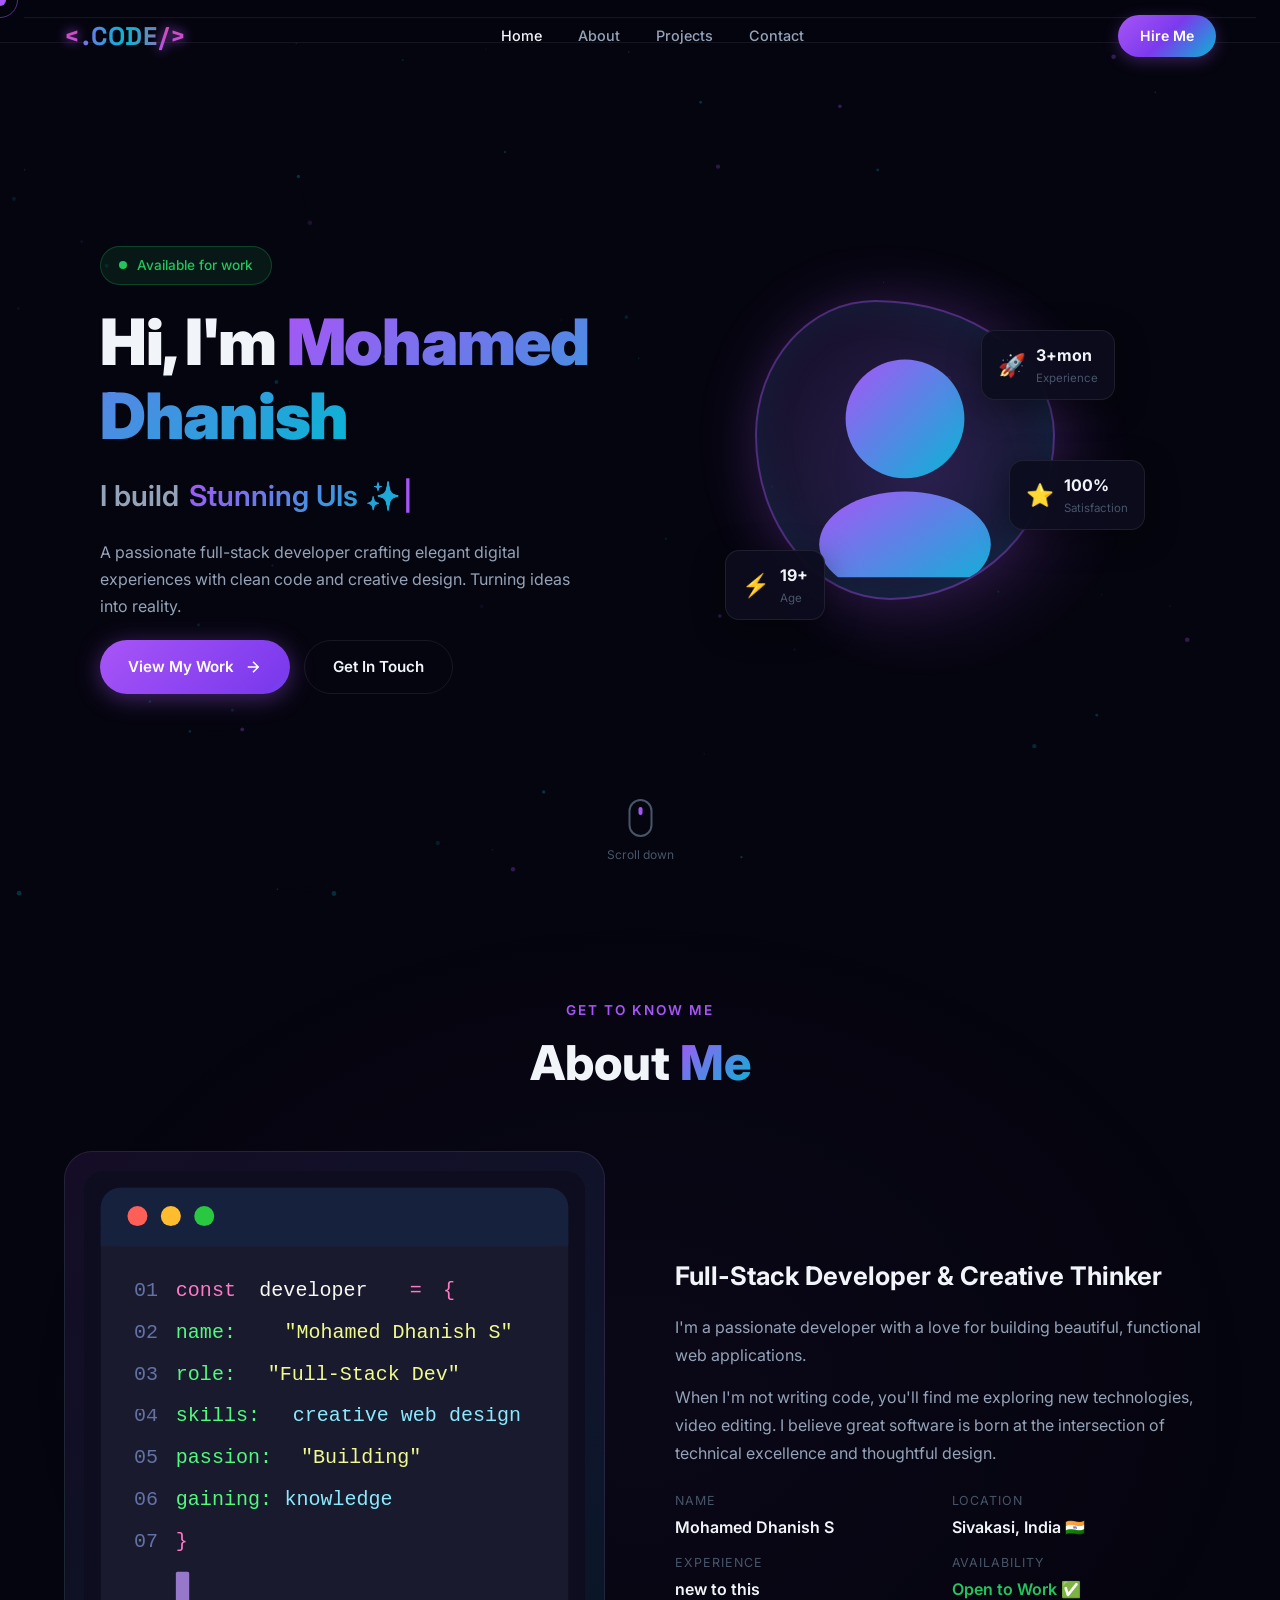
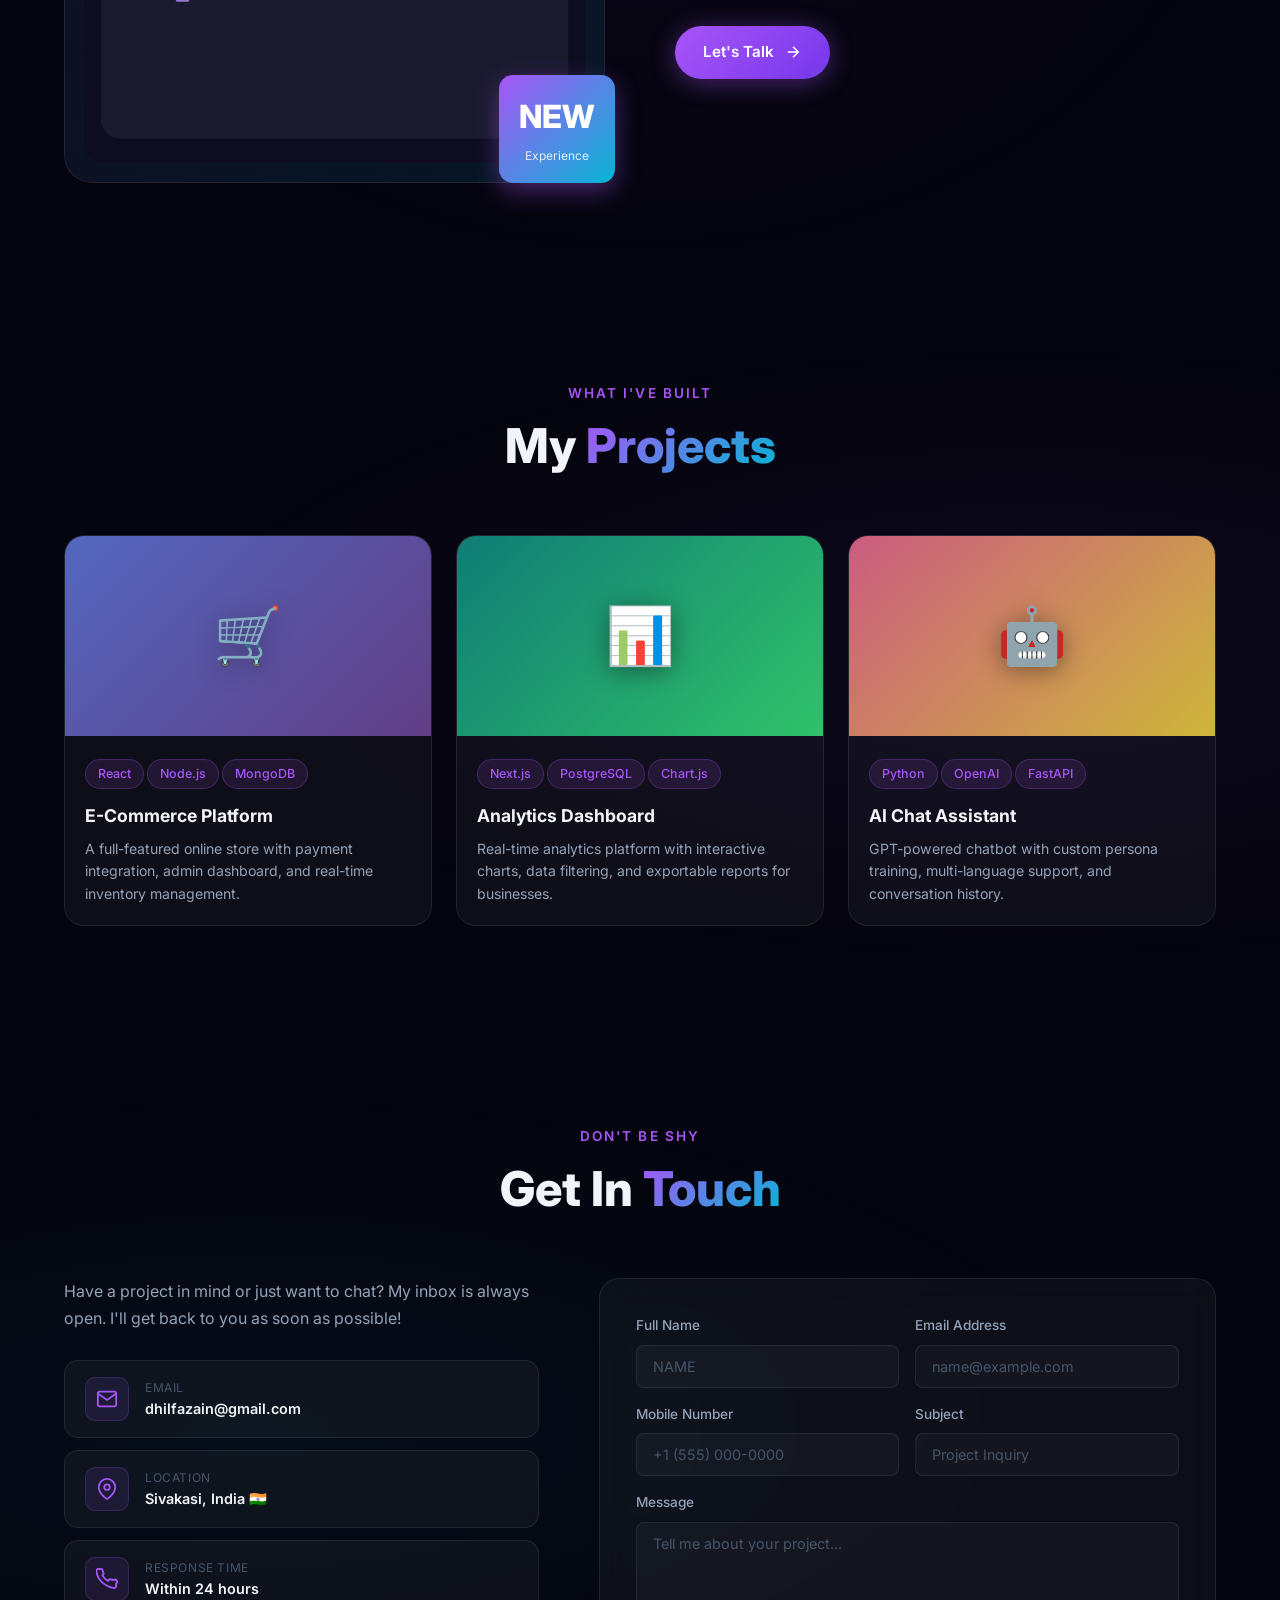
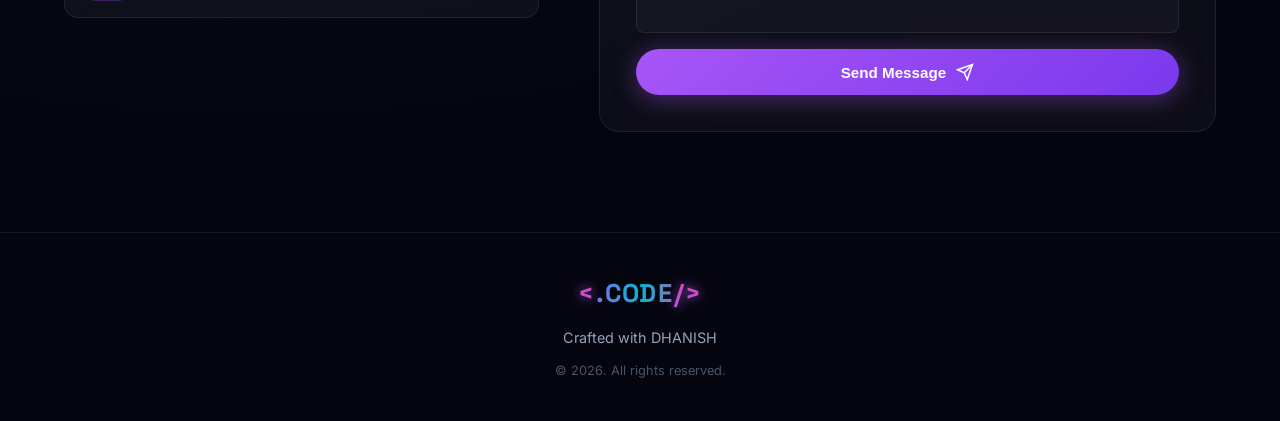
==== commit 31a7dcaf: "Update website logo name" ====
--- a/public/index.html
+++ b/public/index.html
@@ -28,7 +28,7 @@
   <nav class="navbar" id="navbar">
     <div class="nav-container">
       <a href="#home" class="nav-logo" id="nav-logo">
-        <span class="logo-bracket">&lt;</span>MAD<span class="logo-bracket">/&gt;</span>
+        <span class="logo-bracket">&lt;</span>.CODE<span class="logo-bracket">/&gt;</span>
       </a>
       <ul class="nav-links" id="nav-links">
         <li><a href="#home" class="nav-link active" data-section="home">Home</a></li>
@@ -443,7 +443,7 @@
     <div class="container">
       <div class="footer-content">
         <a href="#home" class="nav-logo">
-          <span class="logo-bracket">&lt;</span>MAD<span class="logo-bracket">/&gt;</span>
+          <span class="logo-bracket">&lt;</span>.CODE<span class="logo-bracket">/&gt;</span>
         </a>
         <p class="footer-text">Crafted with DHANISH</p>
         <p class="footer-copy">© 2026. All rights reserved.</p>
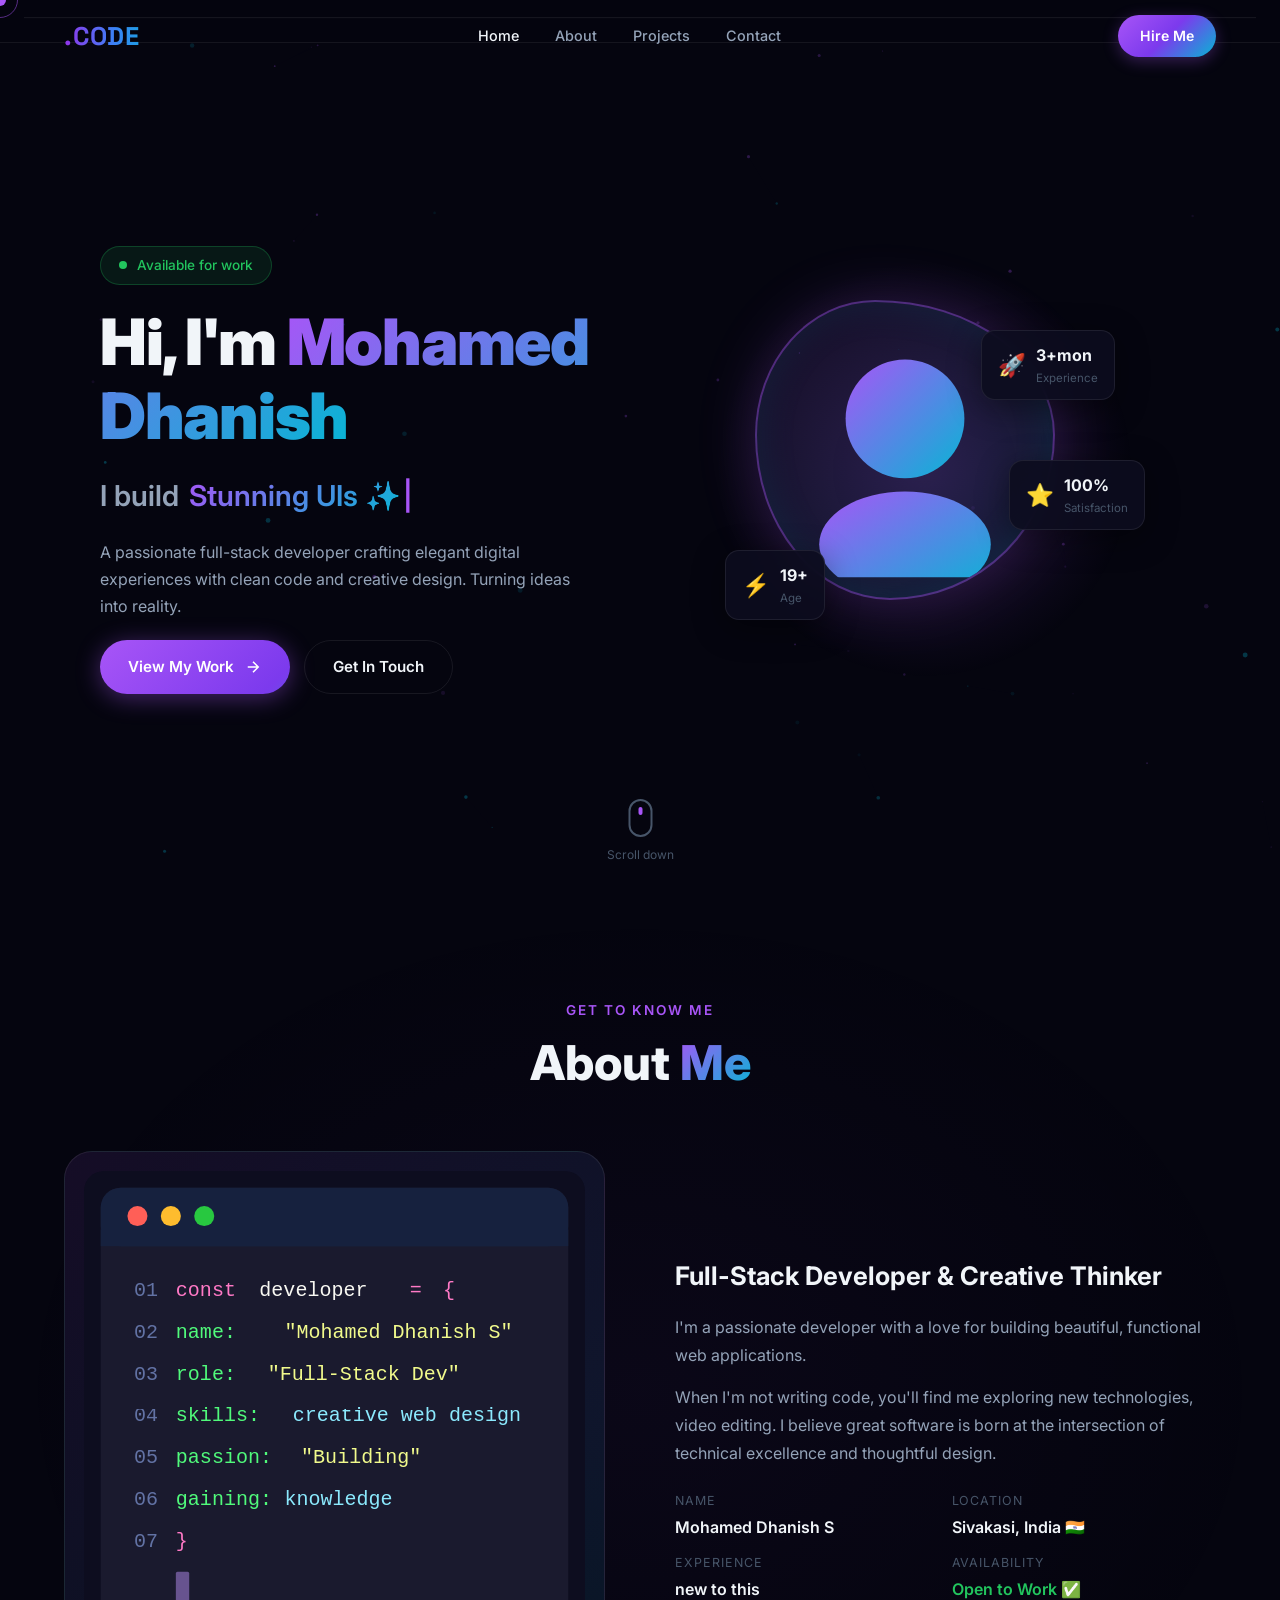
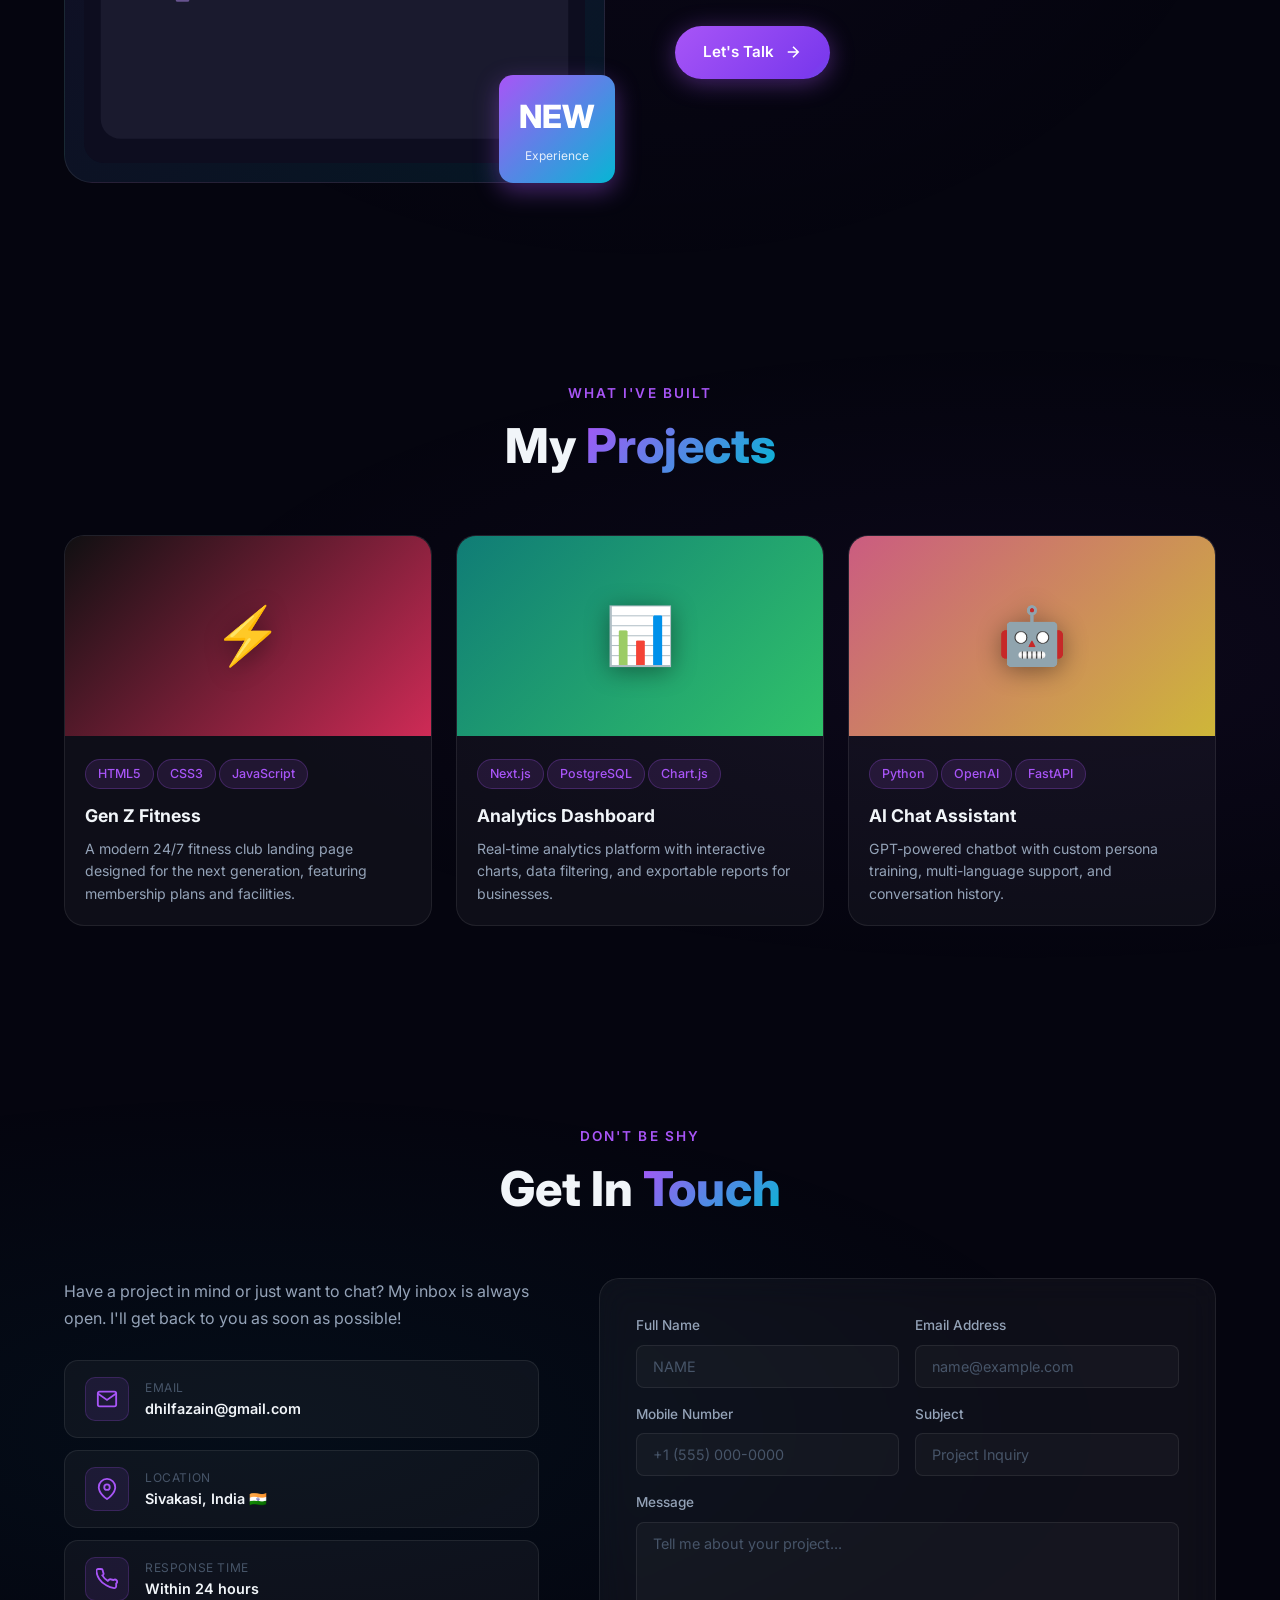
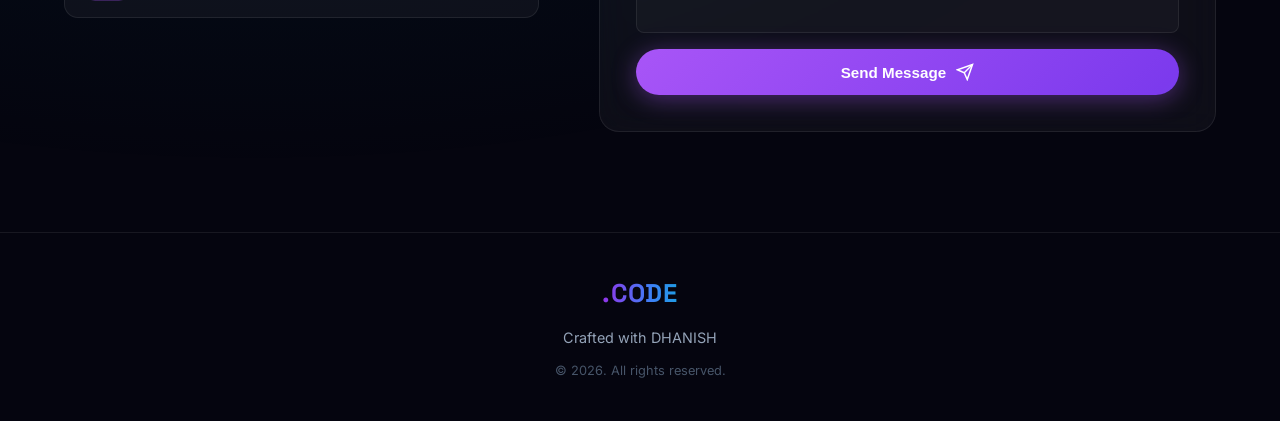
==== commit 973c024c: "Update Gen Z Fitness project card" ====
--- a/public/index.html
+++ b/public/index.html
@@ -28,7 +28,7 @@
   <nav class="navbar" id="navbar">
     <div class="nav-container">
       <a href="#home" class="nav-logo" id="nav-logo">
-        <span class="logo-bracket">&lt;</span>.CODE<span class="logo-bracket">/&gt;</span>
+        .CODE
       </a>
       <ul class="nav-links" id="nav-links">
         <li><a href="#home" class="nav-link active" data-section="home">Home</a></li>
@@ -229,9 +229,6 @@
           </a>
         </div>
       </div>
-      </di </div>
-    </div>
-    </div>
     </div>
   </section>
 
@@ -244,33 +241,27 @@
       </div>
 
       <div class="projects-grid" id="projects-grid">
-        <div class="project-card reveal-up" data-category="web" id="proj-1">
+        <div class="project-card reveal-up" data-category="web" id="proj-1" onclick="window.open('https://gen-z-fitness.vercel.app/', '_blank')" style="cursor: pointer;">
           <div class="project-img">
-            <div class="project-img-bg" style="background: linear-gradient(135deg, #667eea, #764ba2);"></div>
+            <div class="project-img-bg" style="background: linear-gradient(135deg, #111111, #ff3366);"></div>
             <div class="project-overlay">
-              <a href="#" class="project-link-btn" aria-label="View Project">
+              <a href="https://gen-z-fitness.vercel.app/" target="_blank" rel="noopener noreferrer" class="project-link-btn" aria-label="View Project" onclick="event.stopPropagation()">
                 <svg width="20" height="20" viewBox="0 0 24 24" fill="none" stroke="currentColor" stroke-width="2">
                   <path d="M18 13v6a2 2 0 01-2 2H5a2 2 0 01-2-2V8a2 2 0 012-2h6" />
                   <polyline points="15 3 21 3 21 9" />
                   <line x1="10" y1="14" x2="21" y2="3" />
                 </svg>
               </a>
-              <a href="#" class="project-link-btn" aria-label="GitHub">
-                <svg width="20" height="20" viewBox="0 0 24 24" fill="currentColor">
-                  <path
-                    d="M12 0C5.37 0 0 5.37 0 12c0 5.31 3.435 9.795 8.205 11.385.6.105.825-.255.825-.57 0-.285-.015-1.23-.015-2.235-3.015.555-3.795-.735-4.035-1.41-.135-.345-.72-1.41-1.23-1.695-.42-.225-1.02-.78-.015-.795.945-.015 1.62.87 1.845 1.23 1.08 1.815 2.805 1.305 3.495.99.105-.78.42-1.305.765-1.605-2.67-.3-5.46-1.335-5.46-5.925 0-1.305.465-2.385 1.23-3.225-.12-.3-.54-1.53.12-3.18 0 0 1.005-.315 3.3 1.23.96-.27 1.98-.405 3-.405s2.04.135 3 .405c2.295-1.56 3.3-1.23 3.3-1.23.66 1.65.24 2.88.12 3.18.765.84 1.23 1.905 1.23 3.225 0 4.605-2.805 5.625-5.475 5.925.435.375.81 1.095.81 2.22 0 1.605-.015 2.895-.015 3.3 0 .315.225.69.825.57A12.02 12.02 0 0024 12c0-6.63-5.37-12-12-12z" />
-                </svg>
-              </a>
-            </div>
-            <div class="project-icon-display">🛒</div>
+
+            </div>
+            <div class="project-icon-display">⚡</div>
           </div>
           <div class="project-info">
             <div class="project-tags">
-              <span class="tag">React</span><span class="tag">Node.js</span><span class="tag">MongoDB</span>
-            </div>
-            <h3 class="project-title">E-Commerce Platform</h3>
-            <p class="project-desc">A full-featured online store with payment integration, admin dashboard, and
-              real-time inventory management.</p>
+              <span class="tag">HTML5</span><span class="tag">CSS3</span><span class="tag">JavaScript</span>
+            </div>
+            <h3 class="project-title">Gen Z Fitness</h3>
+            <p class="project-desc">A modern 24/7 fitness club landing page designed for the next generation, featuring membership plans and facilities.</p>
           </div>
         </div>
 
@@ -443,7 +434,7 @@
     <div class="container">
       <div class="footer-content">
         <a href="#home" class="nav-logo">
-          <span class="logo-bracket">&lt;</span>.CODE<span class="logo-bracket">/&gt;</span>
+          .CODE
         </a>
         <p class="footer-text">Crafted with DHANISH</p>
         <p class="footer-copy">© 2026. All rights reserved.</p>
--- a/public/style.css
+++ b/public/style.css
@@ -278,11 +278,11 @@
   /* Animated gradient on the text */
   background: linear-gradient(
     90deg,
-    #a855f7 0%,
-    #06b6d4 25%,
-    #ec4899 50%,
-    #a855f7 75%,
-    #06b6d4 100%
+    #9333ea 0%,
+    #3b82f6 33%,
+    #06b6d4 66%,
+    #10b981 100%,
+    #9333ea 200%
   );
   background-size: 200% auto;
   -webkit-background-clip: text;
